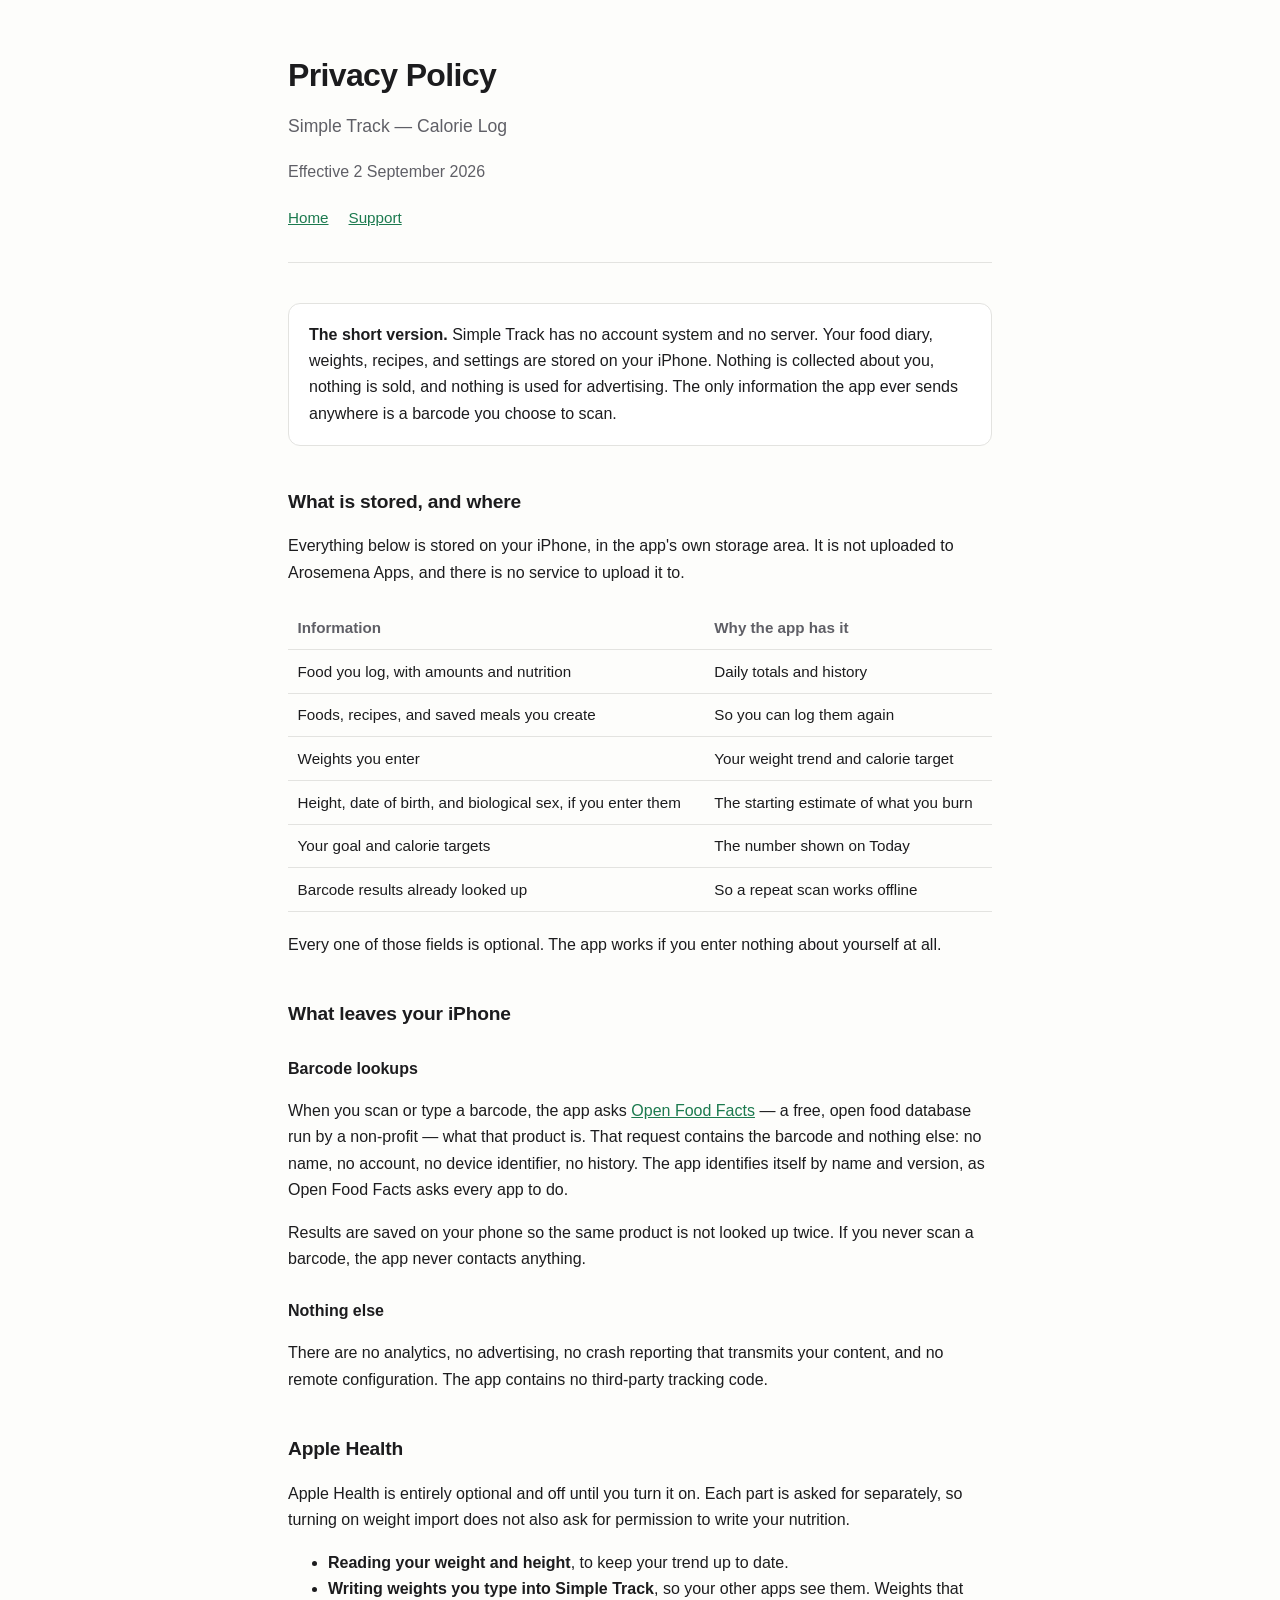
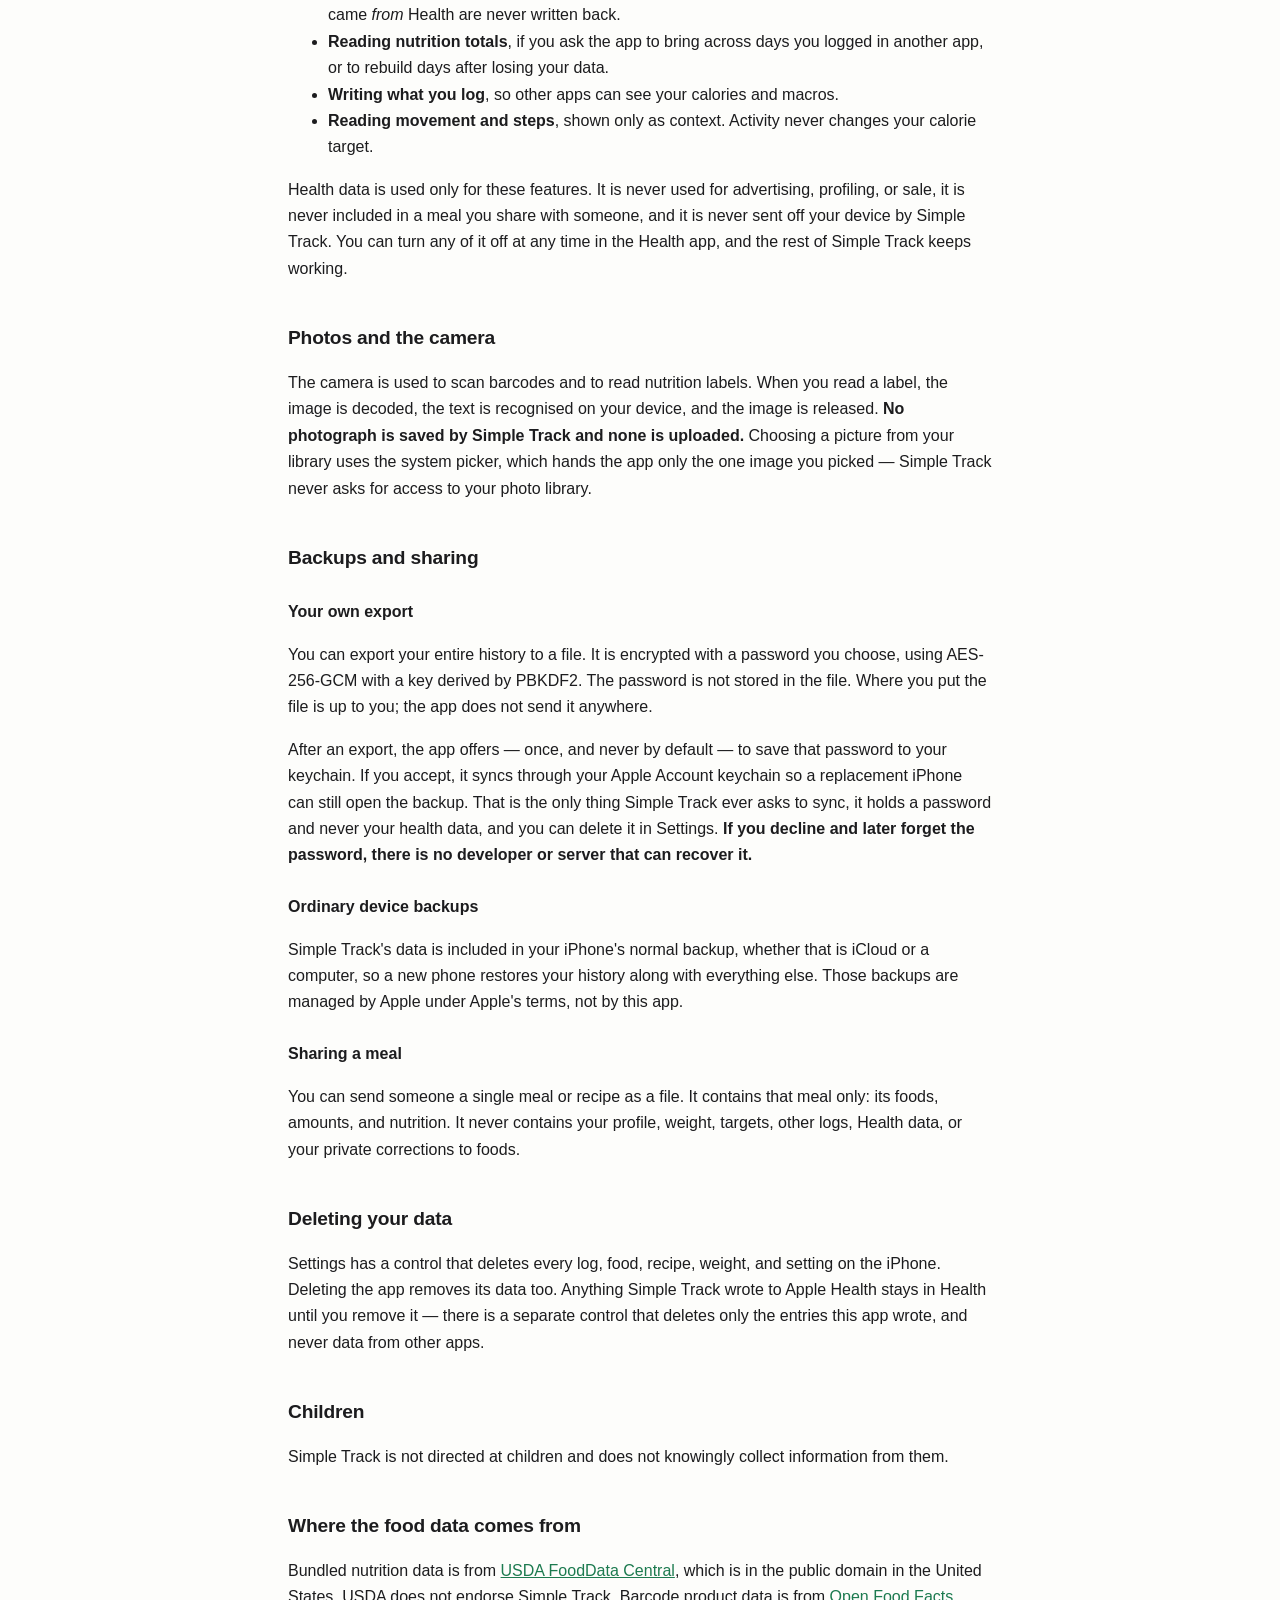
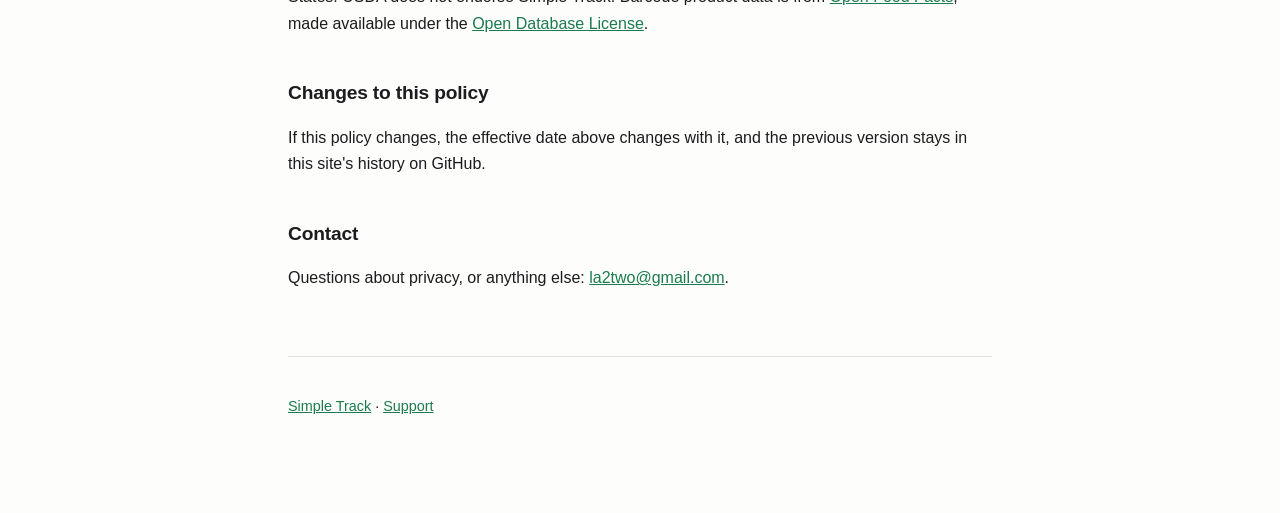
==== privacy.html @ 2c951ac8 "Add the privacy policy, support page, and landing page Static, self-contained pages for App Store Co" ====
<!doctype html>
<html lang="en">
<head>
<meta charset="utf-8">
<meta name="viewport" content="width=device-width, initial-scale=1">
<title>Privacy Policy — Simple Track</title>
<meta name="description" content="How Simple Track handles your data: on your phone, with no account and no analytics.">
<link rel="stylesheet" href="style.css">
</head>
<body>
<div class="wrap">

<header>
  <h1>Privacy Policy</h1>
  <p class="lede">Simple Track — Calorie Log</p>
  <p class="muted">Effective 2 September 2026</p>
  <nav><a href="index.html">Home</a><a href="support.html">Support</a></nav>
</header>

<div class="panel">
  <p><strong>The short version.</strong> Simple Track has no account system and no
  server. Your food diary, weights, recipes, and settings are stored on your iPhone.
  Nothing is collected about you, nothing is sold, and nothing is used for advertising.
  The only information the app ever sends anywhere is a barcode you choose to scan.</p>
</div>

<h2>What is stored, and where</h2>
<p>Everything below is stored on your iPhone, in the app's own storage area. It is not
uploaded to Arosemena Apps, and there is no service to upload it to.</p>

<table>
  <thead><tr><th>Information</th><th>Why the app has it</th></tr></thead>
  <tbody>
    <tr><td>Food you log, with amounts and nutrition</td><td>Daily totals and history</td></tr>
    <tr><td>Foods, recipes, and saved meals you create</td><td>So you can log them again</td></tr>
    <tr><td>Weights you enter</td><td>Your weight trend and calorie target</td></tr>
    <tr><td>Height, date of birth, and biological sex, if you enter them</td><td>The starting estimate of what you burn</td></tr>
    <tr><td>Your goal and calorie targets</td><td>The number shown on Today</td></tr>
    <tr><td>Barcode results already looked up</td><td>So a repeat scan works offline</td></tr>
  </tbody>
</table>

<p>Every one of those fields is optional. The app works if you enter nothing about
yourself at all.</p>

<h2>What leaves your iPhone</h2>

<h3>Barcode lookups</h3>
<p>When you scan or type a barcode, the app asks
<a href="https://world.openfoodfacts.org/">Open Food Facts</a> — a free, open food
database run by a non-profit — what that product is. That request contains the barcode
and nothing else: no name, no account, no device identifier, no history. The app
identifies itself by name and version, as Open Food Facts asks every app to do.</p>
<p>Results are saved on your phone so the same product is not looked up twice. If you
never scan a barcode, the app never contacts anything.</p>

<h3>Nothing else</h3>
<p>There are no analytics, no advertising, no crash reporting that transmits your
content, and no remote configuration. The app contains no third-party tracking code.</p>

<h2>Apple Health</h2>
<p>Apple Health is entirely optional and off until you turn it on. Each part is asked
for separately, so turning on weight import does not also ask for permission to write
your nutrition.</p>
<ul>
  <li><strong>Reading your weight and height</strong>, to keep your trend up to date.</li>
  <li><strong>Writing weights you type into Simple Track</strong>, so your other apps see them.
      Weights that came <em>from</em> Health are never written back.</li>
  <li><strong>Reading nutrition totals</strong>, if you ask the app to bring across days you
      logged in another app, or to rebuild days after losing your data.</li>
  <li><strong>Writing what you log</strong>, so other apps can see your calories and macros.</li>
  <li><strong>Reading movement and steps</strong>, shown only as context. Activity never changes
      your calorie target.</li>
</ul>
<p>Health data is used only for these features. It is never used for advertising,
profiling, or sale, it is never included in a meal you share with someone, and it is
never sent off your device by Simple Track. You can turn any of it off at any time in
the Health app, and the rest of Simple Track keeps working.</p>

<h2>Photos and the camera</h2>
<p>The camera is used to scan barcodes and to read nutrition labels. When you read a
label, the image is decoded, the text is recognised on your device, and the image is
released. <strong>No photograph is saved by Simple Track and none is uploaded.</strong> Choosing
a picture from your library uses the system picker, which hands the app only the one
image you picked — Simple Track never asks for access to your photo library.</p>

<h2>Backups and sharing</h2>

<h3>Your own export</h3>
<p>You can export your entire history to a file. It is encrypted with a password you
choose, using AES-256-GCM with a key derived by PBKDF2. The password is not stored in
the file. Where you put the file is up to you; the app does not send it anywhere.</p>
<p>After an export, the app offers — once, and never by default — to save that password
to your keychain. If you accept, it syncs through your Apple Account keychain so a
replacement iPhone can still open the backup. That is the only thing Simple Track ever
asks to sync, it holds a password and never your health data, and you can delete it in
Settings. <strong>If you decline and later forget the password, there is no developer or
server that can recover it.</strong></p>

<h3>Ordinary device backups</h3>
<p>Simple Track's data is included in your iPhone's normal backup, whether that is
iCloud or a computer, so a new phone restores your history along with everything else.
Those backups are managed by Apple under Apple's terms, not by this app.</p>

<h3>Sharing a meal</h3>
<p>You can send someone a single meal or recipe as a file. It contains that meal only:
its foods, amounts, and nutrition. It never contains your profile, weight, targets,
other logs, Health data, or your private corrections to foods.</p>

<h2>Deleting your data</h2>
<p>Settings has a control that deletes every log, food, recipe, weight, and setting on
the iPhone. Deleting the app removes its data too. Anything Simple Track wrote to Apple
Health stays in Health until you remove it — there is a separate control that deletes
only the entries this app wrote, and never data from other apps.</p>

<h2>Children</h2>
<p>Simple Track is not directed at children and does not knowingly collect information
from them.</p>

<h2>Where the food data comes from</h2>
<p>Bundled nutrition data is from <a href="https://fdc.nal.usda.gov/">USDA FoodData
Central</a>, which is in the public domain in the United States. USDA does not endorse
Simple Track. Barcode product data is from
<a href="https://world.openfoodfacts.org/">Open Food Facts</a>, made available under the
<a href="https://opendatacommons.org/licenses/odbl/1-0/">Open Database License</a>.</p>

<h2>Changes to this policy</h2>
<p>If this policy changes, the effective date above changes with it, and the previous
version stays in this site's history on GitHub.</p>

<h2>Contact</h2>
<p>Questions about privacy, or anything else:
<a href="mailto:la2two@gmail.com">la2two@gmail.com</a>.</p>

<footer>
  <p><a href="index.html">Simple Track</a> · <a href="support.html">Support</a></p>
</footer>

</div>
</body>
</html>
---- style.css ----
/* Self-contained: no fonts, scripts, or assets are fetched from anywhere. A
   privacy policy that phones out to a CDN is an awkward thing to publish. */
:root {
  color-scheme: light dark;
  --ink: #1c1c1e;
  --muted: #5f5f66;
  --bg: #fdfdfb;
  --panel: #ffffff;
  --rule: #e3e3e0;
  --accent: #1c7a4f;
}

@media (prefers-color-scheme: dark) {
  :root {
    --ink: #ececf0;
    --muted: #a0a0aa;
    --bg: #131315;
    --panel: #1c1c1f;
    --rule: #2e2e33;
    --accent: #5fd39b;
  }
}

* { box-sizing: border-box; }

body {
  margin: 0;
  padding: 0 1.25rem 5rem;
  background: var(--bg);
  color: var(--ink);
  font: 16px/1.65 -apple-system, BlinkMacSystemFont, "Segoe UI", Roboto, Helvetica, Arial, sans-serif;
  -webkit-text-size-adjust: 100%;
}

.wrap { max-width: 44rem; margin: 0 auto; }

header {
  padding: 3.5rem 0 2rem;
  border-bottom: 1px solid var(--rule);
  margin-bottom: 2.5rem;
}

h1 { font-size: 2rem; line-height: 1.2; margin: 0 0 .5rem; letter-spacing: -0.02em; }
h2 { font-size: 1.2rem; margin: 2.5rem 0 .6rem; letter-spacing: -0.01em; }
h3 { font-size: 1rem; margin: 1.6rem 0 .4rem; }

p, li { color: var(--ink); }
.lede, .muted { color: var(--muted); }
.lede { font-size: 1.1rem; }

a { color: var(--accent); }

nav { margin-top: 1.25rem; font-size: .95rem; }
nav a { margin-right: 1.25rem; }

.panel {
  background: var(--panel);
  border: 1px solid var(--rule);
  border-radius: 12px;
  padding: 1.1rem 1.25rem;
  margin: 1.5rem 0;
}

.panel p:first-child { margin-top: 0; }
.panel p:last-child { margin-bottom: 0; }

table { border-collapse: collapse; width: 100%; margin: 1.25rem 0; font-size: .95rem; }
th, td { text-align: left; padding: .55rem .6rem; border-bottom: 1px solid var(--rule); vertical-align: top; }
th { color: var(--muted); font-weight: 600; }

footer {
  margin-top: 4rem;
  padding-top: 1.5rem;
  border-top: 1px solid var(--rule);
  color: var(--muted);
  font-size: .9rem;
}

code { font-family: ui-monospace, SFMono-Regular, Menlo, monospace; font-size: .9em; }
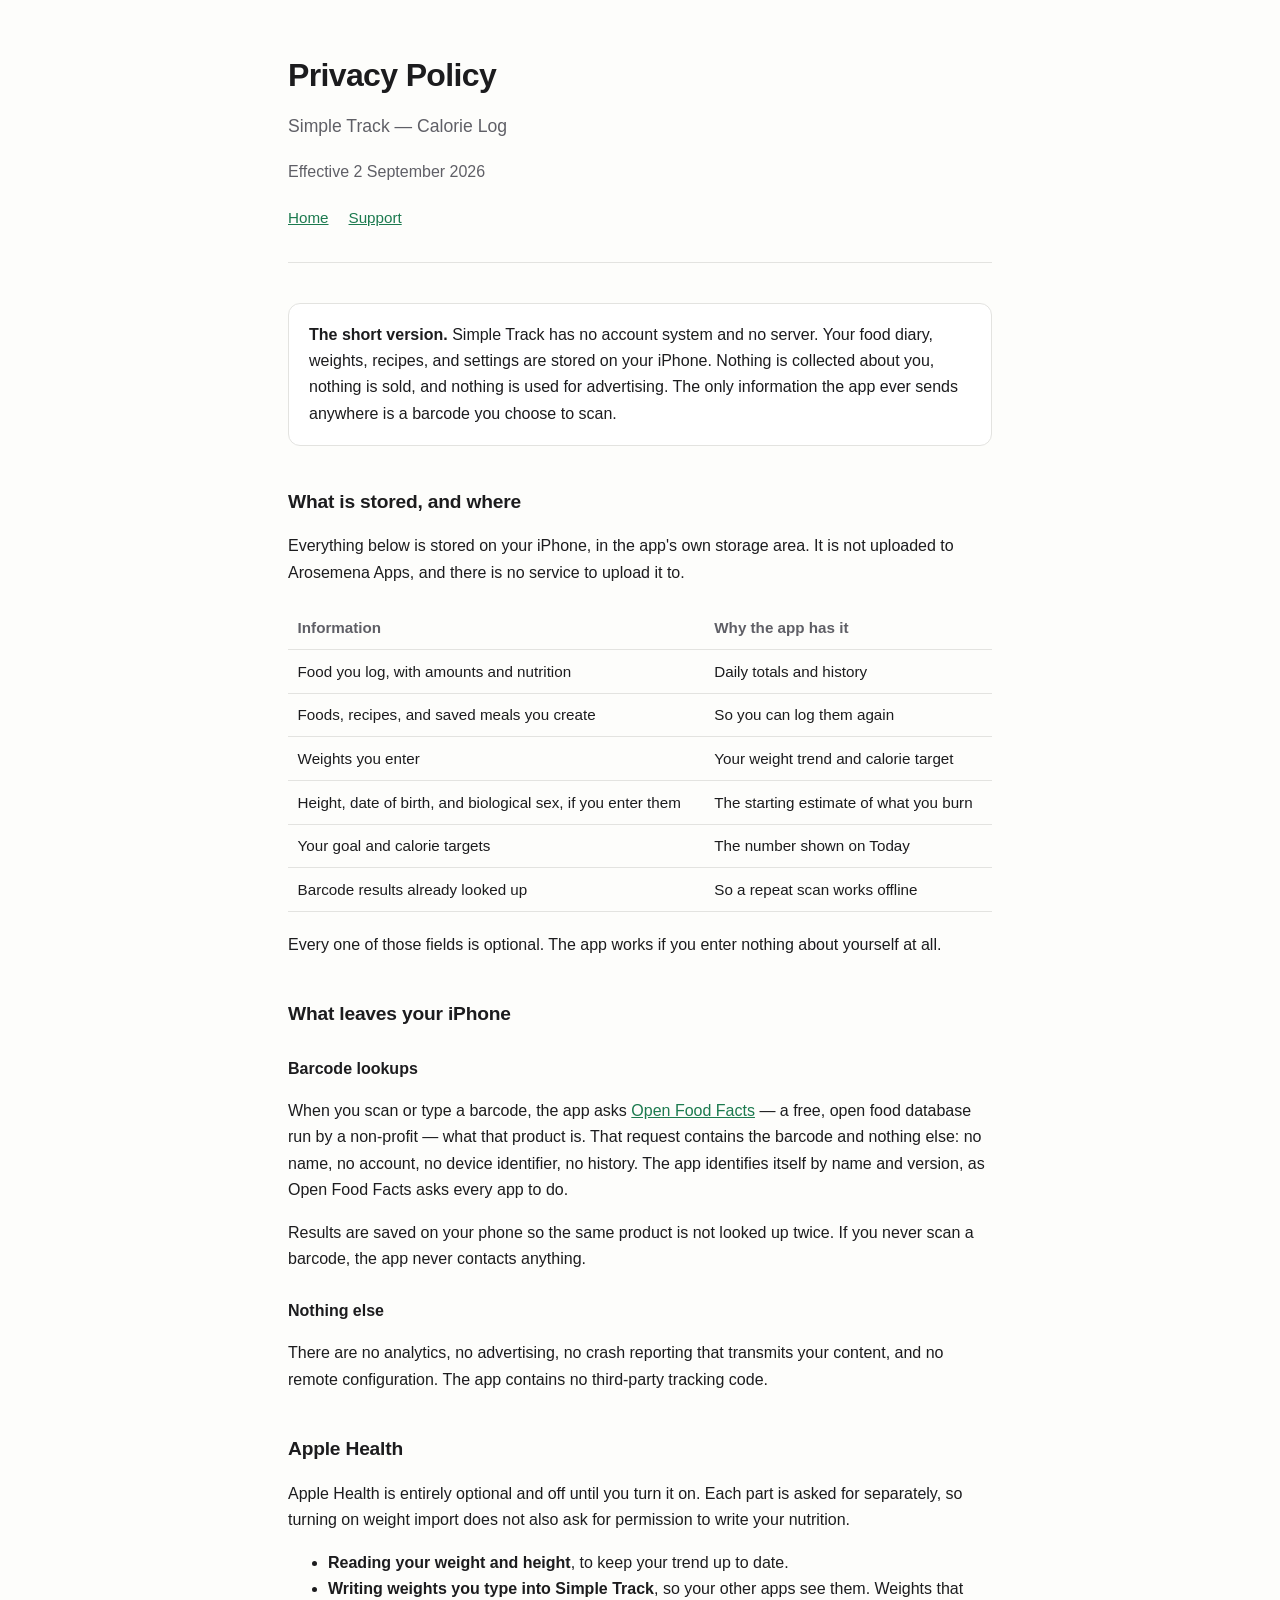
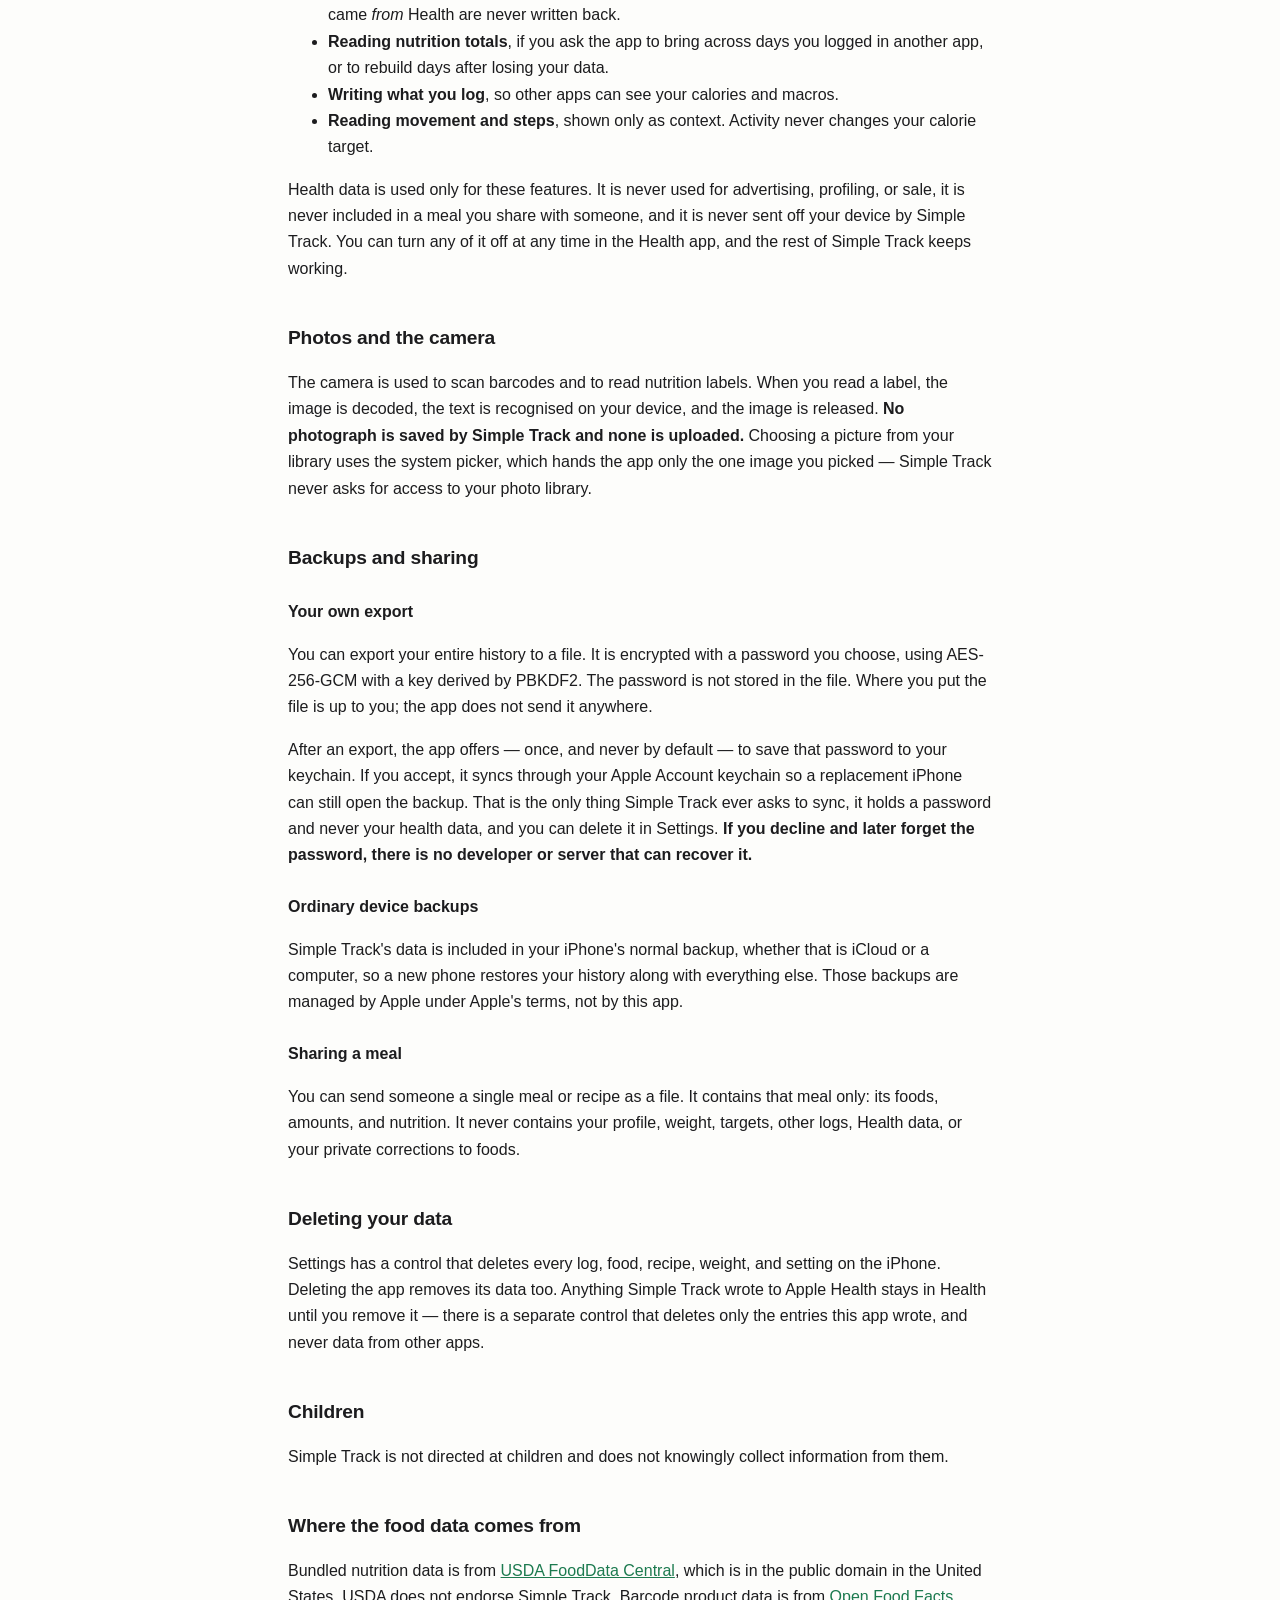
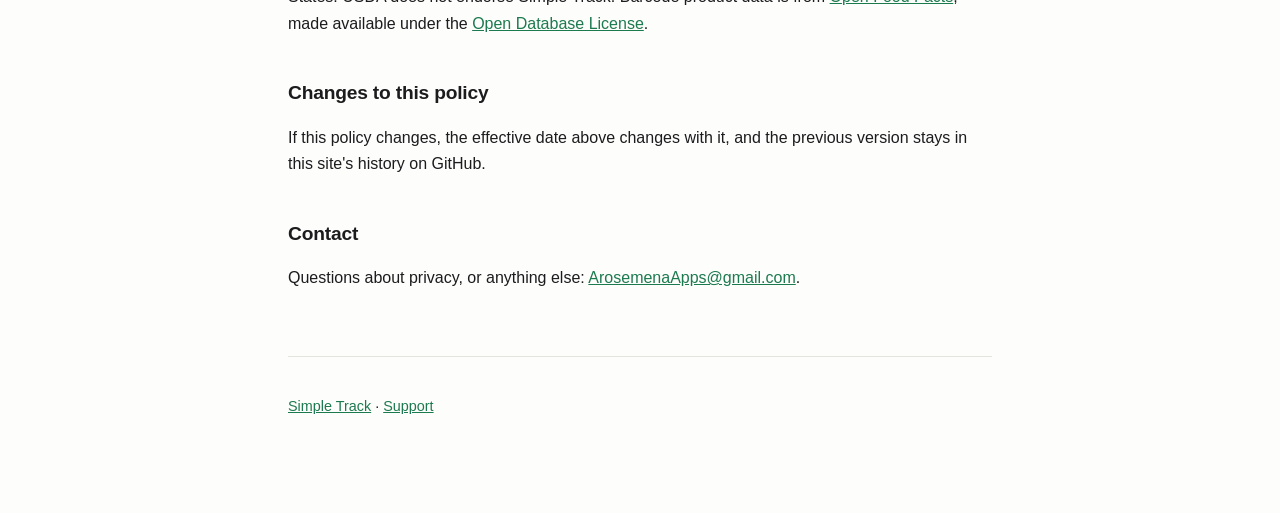
==== commit 5f344d7a: "Use ArosemenaApps@gmail.com as the contact address Co-Authored-By: Claude Opus 5 <noreply@anthropic." ====
--- a/privacy.html
+++ b/privacy.html
@@ -130,7 +130,7 @@
 
 <h2>Contact</h2>
 <p>Questions about privacy, or anything else:
-<a href="mailto:la2two@gmail.com">la2two@gmail.com</a>.</p>
+<a href="mailto:ArosemenaApps@gmail.com">ArosemenaApps@gmail.com</a>.</p>
 
 <footer>
   <p><a href="index.html">Simple Track</a> · <a href="support.html">Support</a></p>
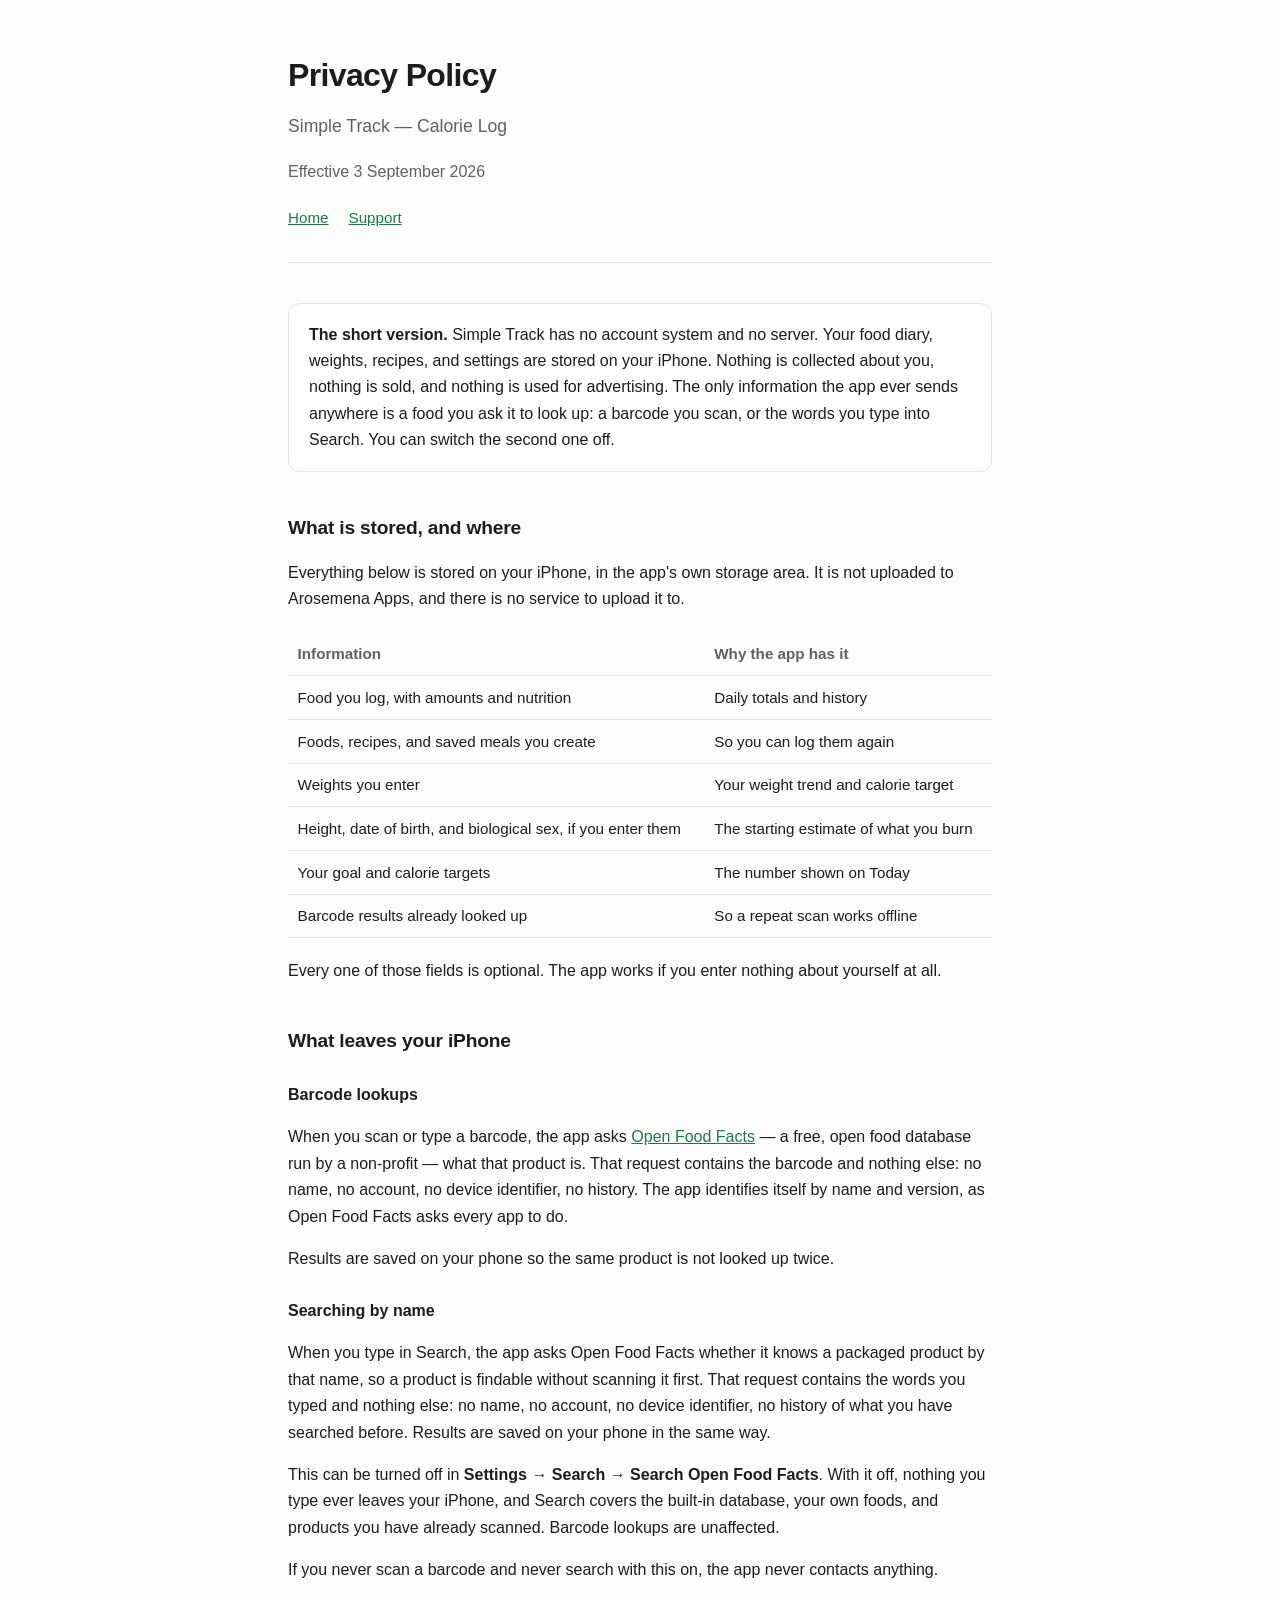
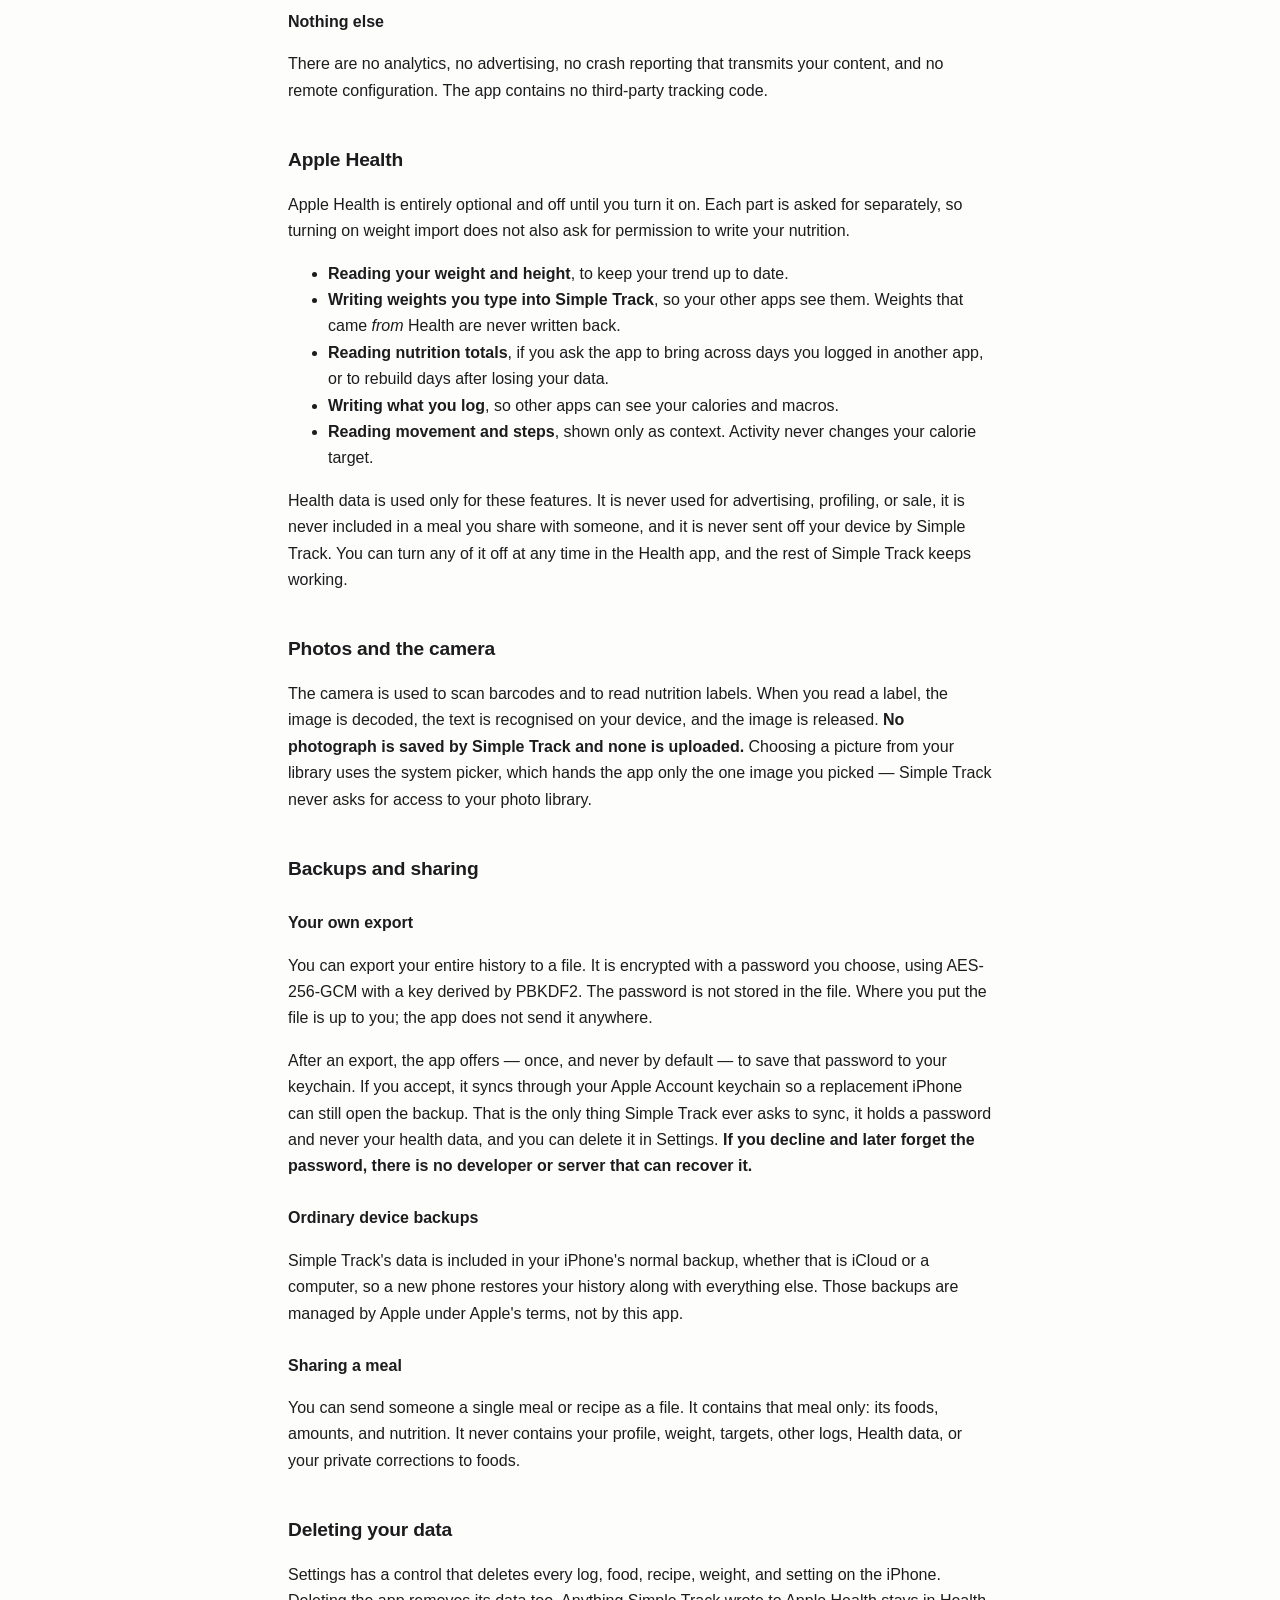
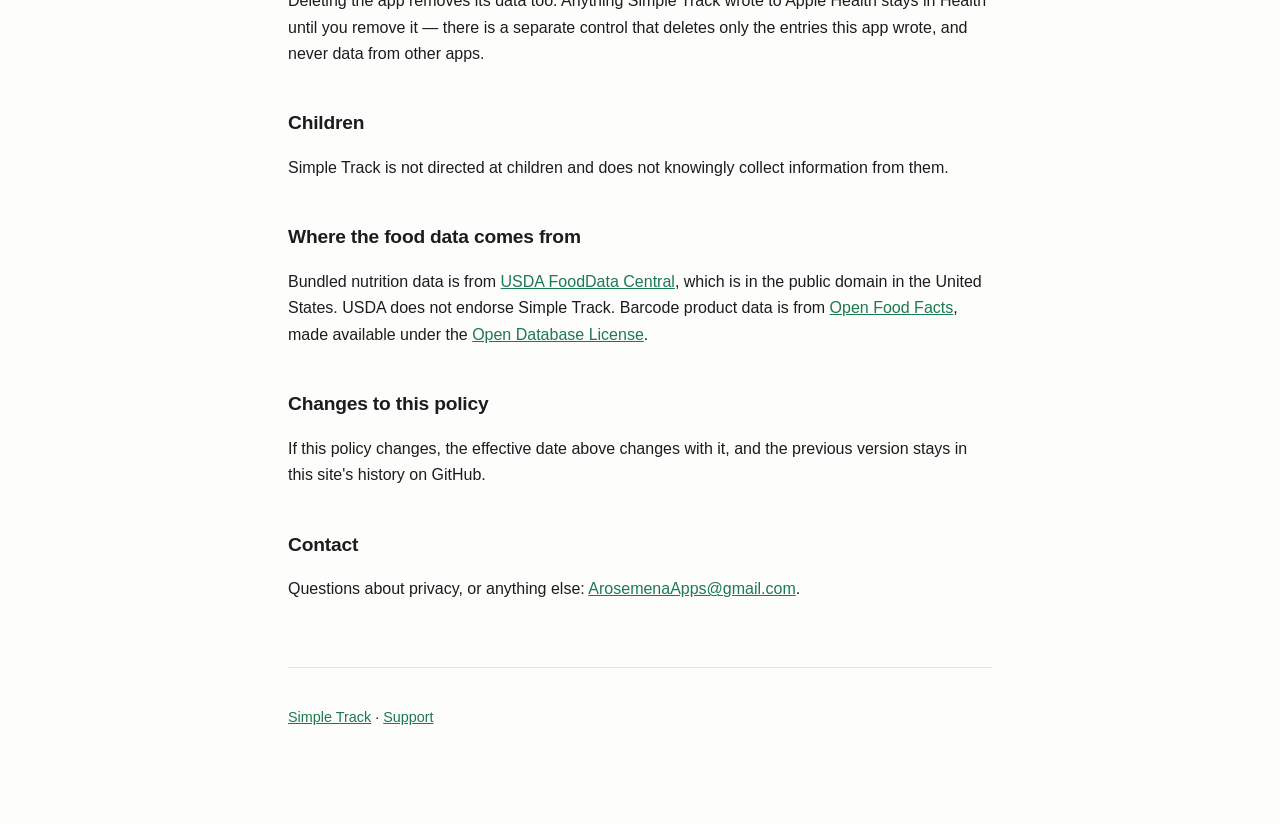
==== commit d782334d: "Say that Search sends what you type Since build 7 the app also asks Open Food Facts about text typed" ====
--- a/privacy.html
+++ b/privacy.html
@@ -13,7 +13,7 @@
 <header>
   <h1>Privacy Policy</h1>
   <p class="lede">Simple Track — Calorie Log</p>
-  <p class="muted">Effective 2 September 2026</p>
+  <p class="muted">Effective 3 September 2026</p>
   <nav><a href="index.html">Home</a><a href="support.html">Support</a></nav>
 </header>
 
@@ -21,7 +21,9 @@
   <p><strong>The short version.</strong> Simple Track has no account system and no
   server. Your food diary, weights, recipes, and settings are stored on your iPhone.
   Nothing is collected about you, nothing is sold, and nothing is used for advertising.
-  The only information the app ever sends anywhere is a barcode you choose to scan.</p>
+  The only information the app ever sends anywhere is a food you ask it to look up:
+  a barcode you scan, or the words you type into Search. You can switch the second one
+  off.</p>
 </div>
 
 <h2>What is stored, and where</h2>
@@ -51,8 +53,20 @@
 database run by a non-profit — what that product is. That request contains the barcode
 and nothing else: no name, no account, no device identifier, no history. The app
 identifies itself by name and version, as Open Food Facts asks every app to do.</p>
-<p>Results are saved on your phone so the same product is not looked up twice. If you
-never scan a barcode, the app never contacts anything.</p>
+<p>Results are saved on your phone so the same product is not looked up twice.</p>
+
+<h3>Searching by name</h3>
+<p>When you type in Search, the app asks Open Food Facts whether it knows a packaged
+product by that name, so a product is findable without scanning it first. That request
+contains the words you typed and nothing else: no name, no account, no device
+identifier, no history of what you have searched before. Results are saved on your phone
+in the same way.</p>
+<p>This can be turned off in <strong>Settings → Search → Search Open Food Facts</strong>.
+With it off, nothing you type ever leaves your iPhone, and Search covers the built-in
+database, your own foods, and products you have already scanned. Barcode lookups are
+unaffected.</p>
+<p>If you never scan a barcode and never search with this on, the app never contacts
+anything.</p>
 
 <h3>Nothing else</h3>
 <p>There are no analytics, no advertising, no crash reporting that transmits your
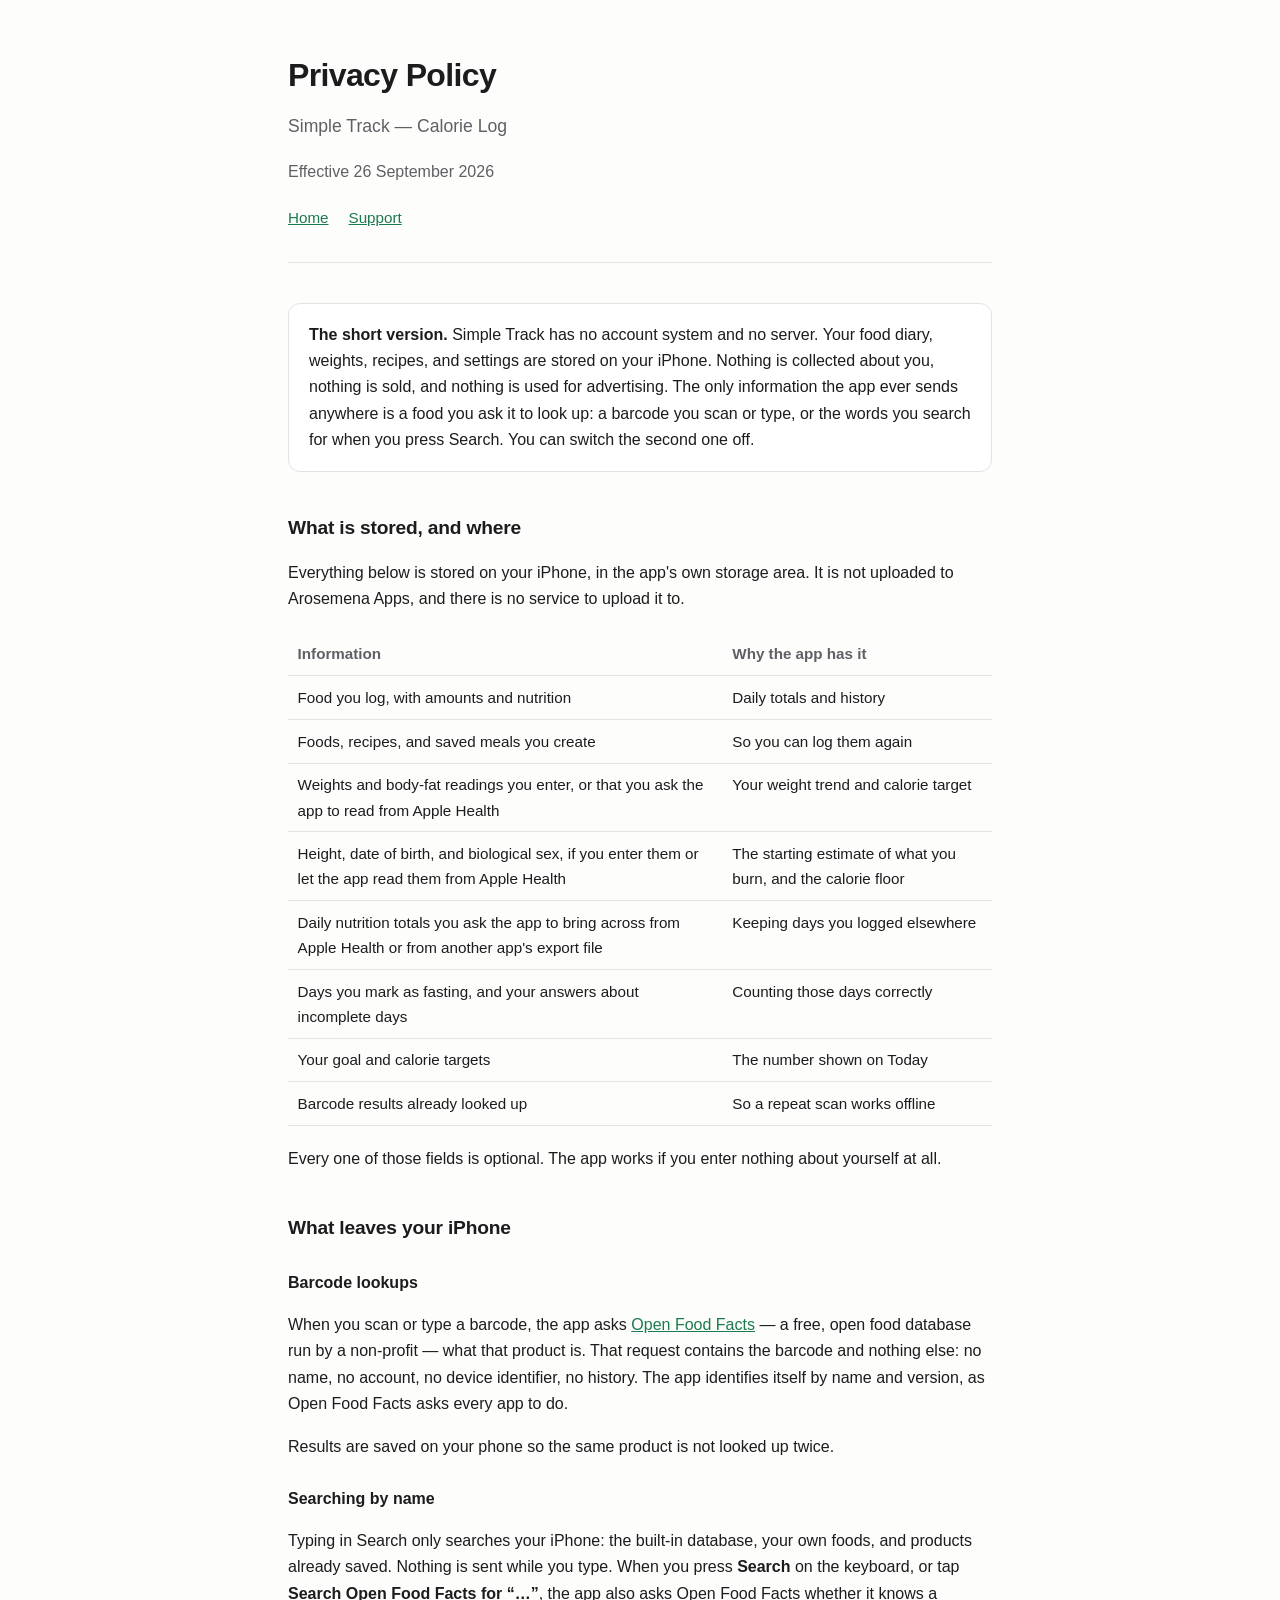
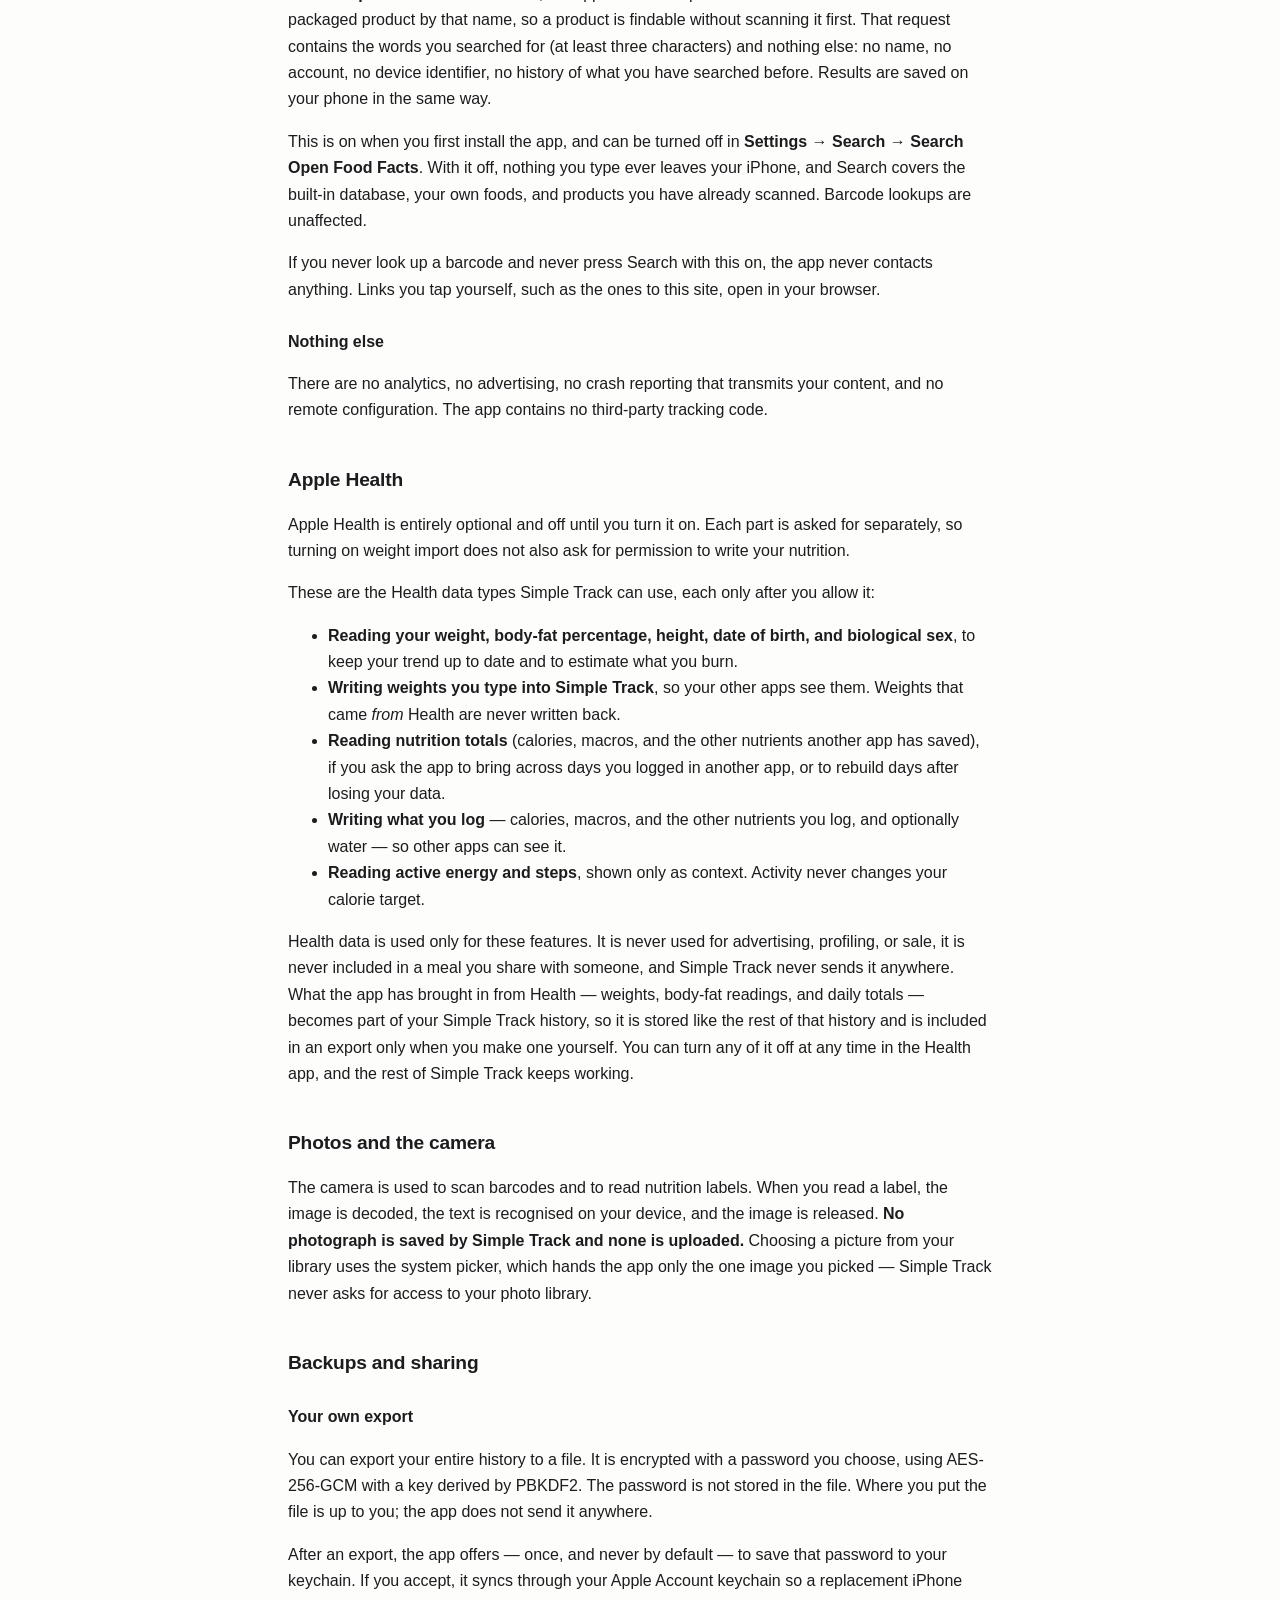
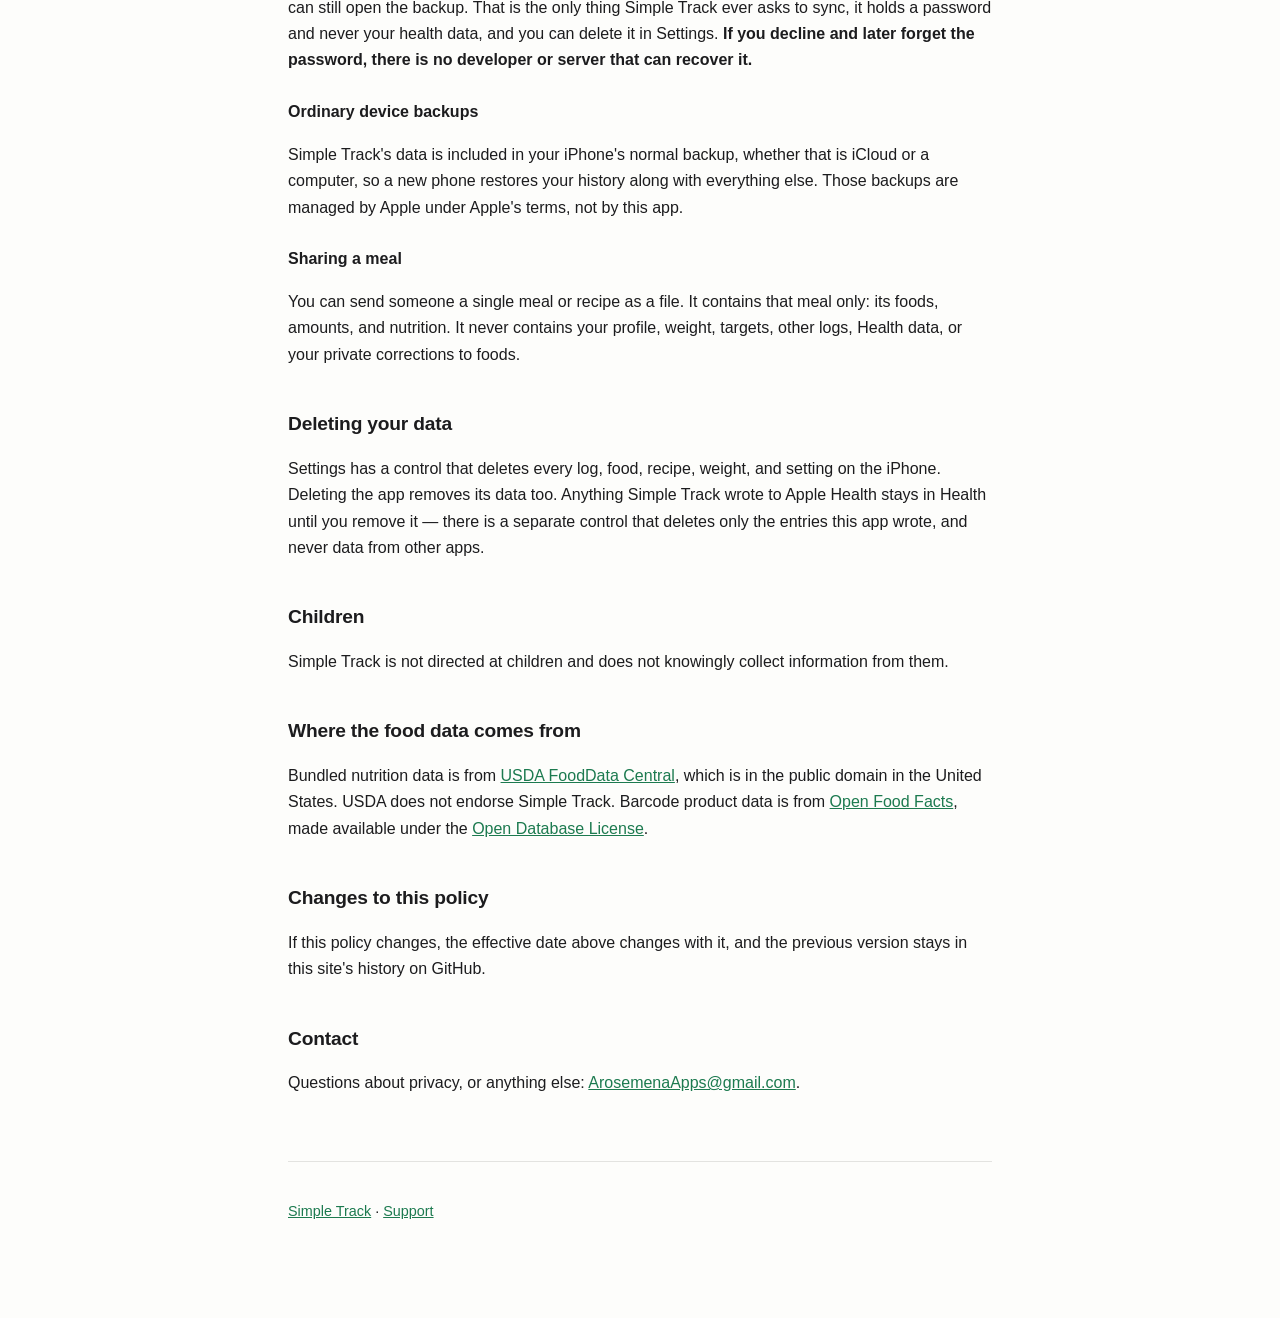
==== commit 2bcb654d: "Say that Search sends only when pressed, and list every Health type - Typing stays on the iPhone; pr" ====
--- a/privacy.html
+++ b/privacy.html
@@ -13,7 +13,7 @@
 <header>
   <h1>Privacy Policy</h1>
   <p class="lede">Simple Track — Calorie Log</p>
-  <p class="muted">Effective 3 September 2026</p>
+  <p class="muted">Effective 26 September 2026</p>
   <nav><a href="index.html">Home</a><a href="support.html">Support</a></nav>
 </header>
 
@@ -22,8 +22,8 @@
   server. Your food diary, weights, recipes, and settings are stored on your iPhone.
   Nothing is collected about you, nothing is sold, and nothing is used for advertising.
   The only information the app ever sends anywhere is a food you ask it to look up:
-  a barcode you scan, or the words you type into Search. You can switch the second one
-  off.</p>
+  a barcode you scan or type, or the words you search for when you press Search. You can
+  switch the second one off.</p>
 </div>
 
 <h2>What is stored, and where</h2>
@@ -35,8 +35,10 @@
   <tbody>
     <tr><td>Food you log, with amounts and nutrition</td><td>Daily totals and history</td></tr>
     <tr><td>Foods, recipes, and saved meals you create</td><td>So you can log them again</td></tr>
-    <tr><td>Weights you enter</td><td>Your weight trend and calorie target</td></tr>
-    <tr><td>Height, date of birth, and biological sex, if you enter them</td><td>The starting estimate of what you burn</td></tr>
+    <tr><td>Weights and body-fat readings you enter, or that you ask the app to read from Apple Health</td><td>Your weight trend and calorie target</td></tr>
+    <tr><td>Height, date of birth, and biological sex, if you enter them or let the app read them from Apple Health</td><td>The starting estimate of what you burn, and the calorie floor</td></tr>
+    <tr><td>Daily nutrition totals you ask the app to bring across from Apple Health or from another app's export file</td><td>Keeping days you logged elsewhere</td></tr>
+    <tr><td>Days you mark as fasting, and your answers about incomplete days</td><td>Counting those days correctly</td></tr>
     <tr><td>Your goal and calorie targets</td><td>The number shown on Today</td></tr>
     <tr><td>Barcode results already looked up</td><td>So a repeat scan works offline</td></tr>
   </tbody>
@@ -56,17 +58,22 @@
 <p>Results are saved on your phone so the same product is not looked up twice.</p>
 
 <h3>Searching by name</h3>
-<p>When you type in Search, the app asks Open Food Facts whether it knows a packaged
-product by that name, so a product is findable without scanning it first. That request
-contains the words you typed and nothing else: no name, no account, no device
-identifier, no history of what you have searched before. Results are saved on your phone
-in the same way.</p>
-<p>This can be turned off in <strong>Settings → Search → Search Open Food Facts</strong>.
-With it off, nothing you type ever leaves your iPhone, and Search covers the built-in
+<p>Typing in Search only searches your iPhone: the built-in database, your own foods,
+and products already saved. Nothing is sent while you type. When you press
+<strong>Search</strong> on the keyboard, or tap <strong>Search Open Food Facts for
+&ldquo;&hellip;&rdquo;</strong>, the app also asks Open Food Facts whether it knows a
+packaged product by that name, so a product is findable without scanning it first. That
+request contains the words you searched for (at least three characters) and nothing
+else: no name, no account, no device identifier, no history of what you have searched
+before. Results are saved on your phone in the same way.</p>
+<p>This is on when you first install the app, and can be turned off in
+<strong>Settings → Search → Search Open Food Facts</strong>. With it off, nothing you
+type ever leaves your iPhone, and Search covers the built-in
 database, your own foods, and products you have already scanned. Barcode lookups are
 unaffected.</p>
-<p>If you never scan a barcode and never search with this on, the app never contacts
-anything.</p>
+<p>If you never look up a barcode and never press Search with this on, the app never
+contacts anything. Links you tap yourself, such as the ones to this site, open in your
+browser.</p>
 
 <h3>Nothing else</h3>
 <p>There are no analytics, no advertising, no crash reporting that transmits your
@@ -76,19 +83,26 @@
 <p>Apple Health is entirely optional and off until you turn it on. Each part is asked
 for separately, so turning on weight import does not also ask for permission to write
 your nutrition.</p>
+<p>These are the Health data types Simple Track can use, each only after you allow it:</p>
 <ul>
-  <li><strong>Reading your weight and height</strong>, to keep your trend up to date.</li>
+  <li><strong>Reading your weight, body-fat percentage, height, date of birth, and
+      biological sex</strong>, to keep your trend up to date and to estimate what you burn.</li>
   <li><strong>Writing weights you type into Simple Track</strong>, so your other apps see them.
       Weights that came <em>from</em> Health are never written back.</li>
-  <li><strong>Reading nutrition totals</strong>, if you ask the app to bring across days you
-      logged in another app, or to rebuild days after losing your data.</li>
-  <li><strong>Writing what you log</strong>, so other apps can see your calories and macros.</li>
-  <li><strong>Reading movement and steps</strong>, shown only as context. Activity never changes
-      your calorie target.</li>
+  <li><strong>Reading nutrition totals</strong> (calories, macros, and the other nutrients
+      another app has saved), if you ask the app to bring across days you logged in another
+      app, or to rebuild days after losing your data.</li>
+  <li><strong>Writing what you log</strong> — calories, macros, and the other nutrients you
+      log, and optionally water — so other apps can see it.</li>
+  <li><strong>Reading active energy and steps</strong>, shown only as context. Activity never
+      changes your calorie target.</li>
 </ul>
 <p>Health data is used only for these features. It is never used for advertising,
-profiling, or sale, it is never included in a meal you share with someone, and it is
-never sent off your device by Simple Track. You can turn any of it off at any time in
+profiling, or sale, it is never included in a meal you share with someone, and Simple
+Track never sends it anywhere. What the app has brought in from Health — weights,
+body-fat readings, and daily totals — becomes part of your Simple Track history, so it is
+stored like the rest of that history and is included in an export only when you make
+one yourself. You can turn any of it off at any time in
 the Health app, and the rest of Simple Track keeps working.</p>
 
 <h2>Photos and the camera</h2>
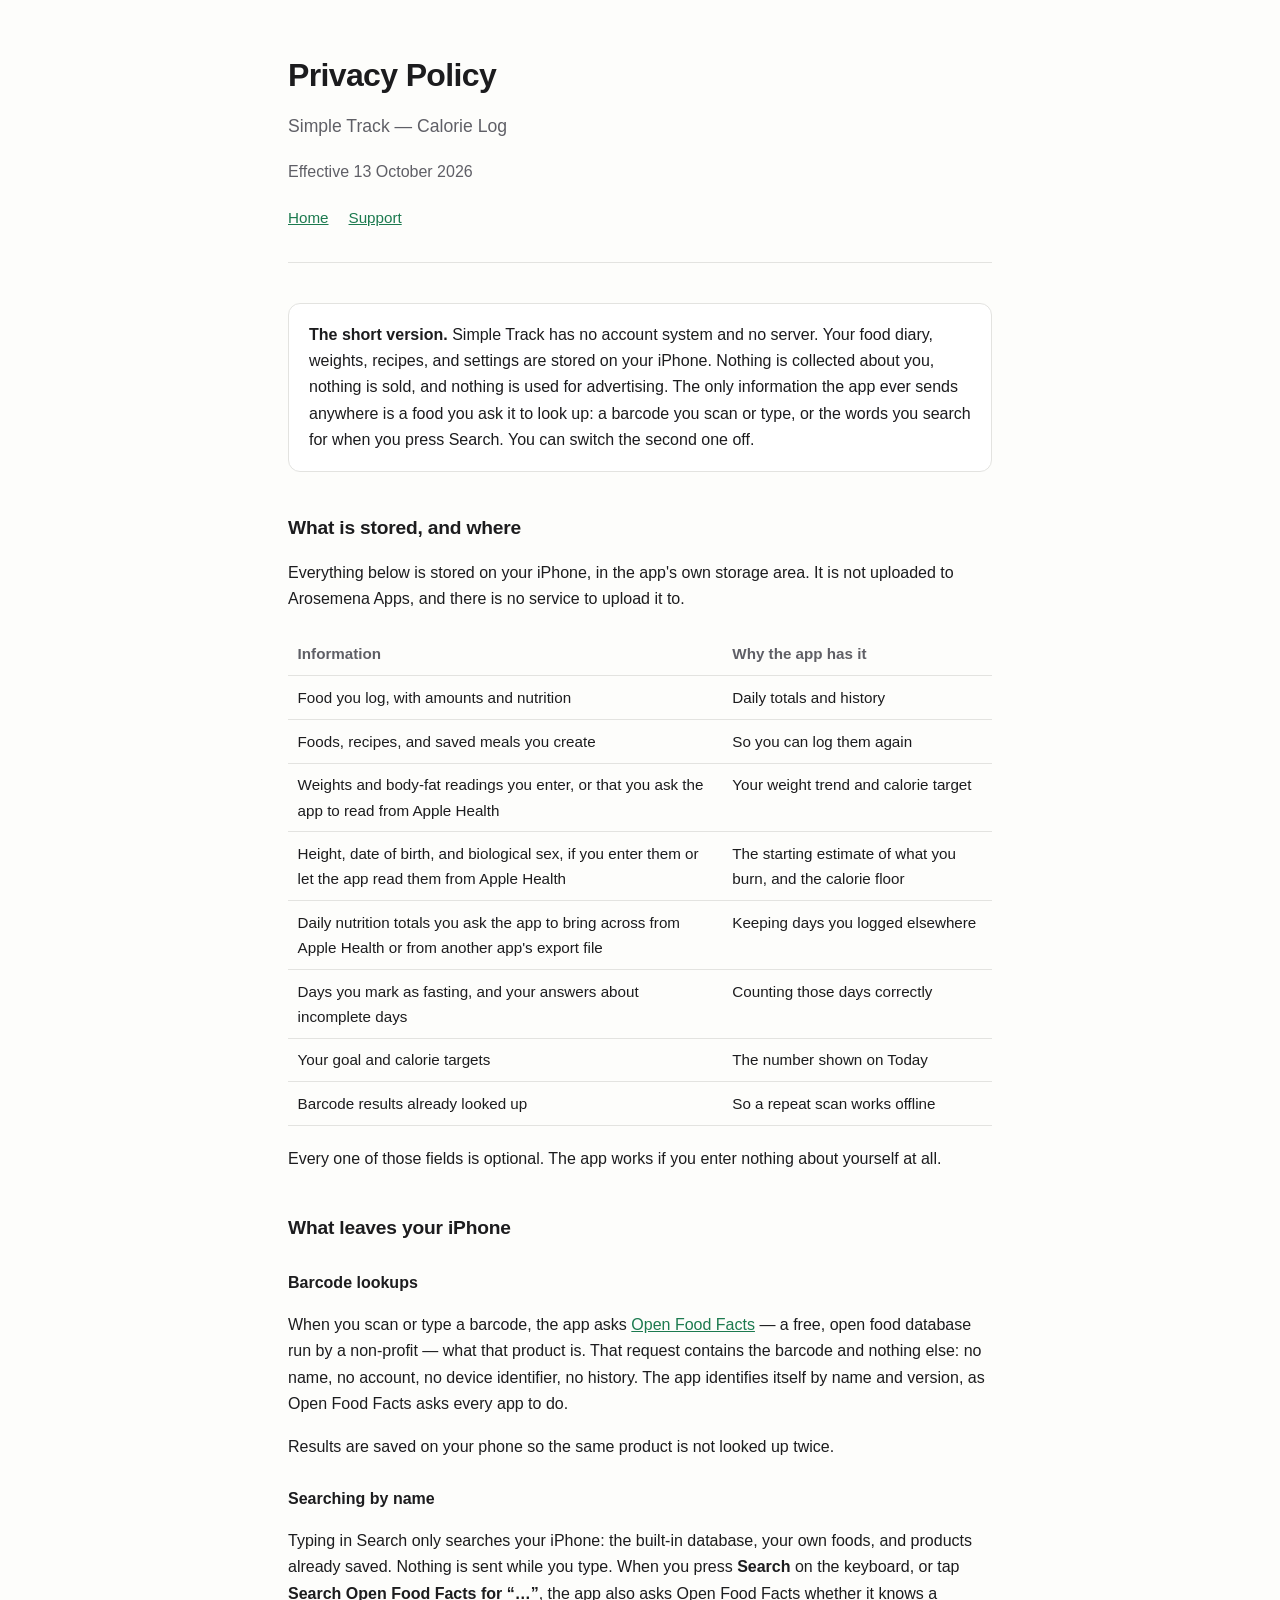
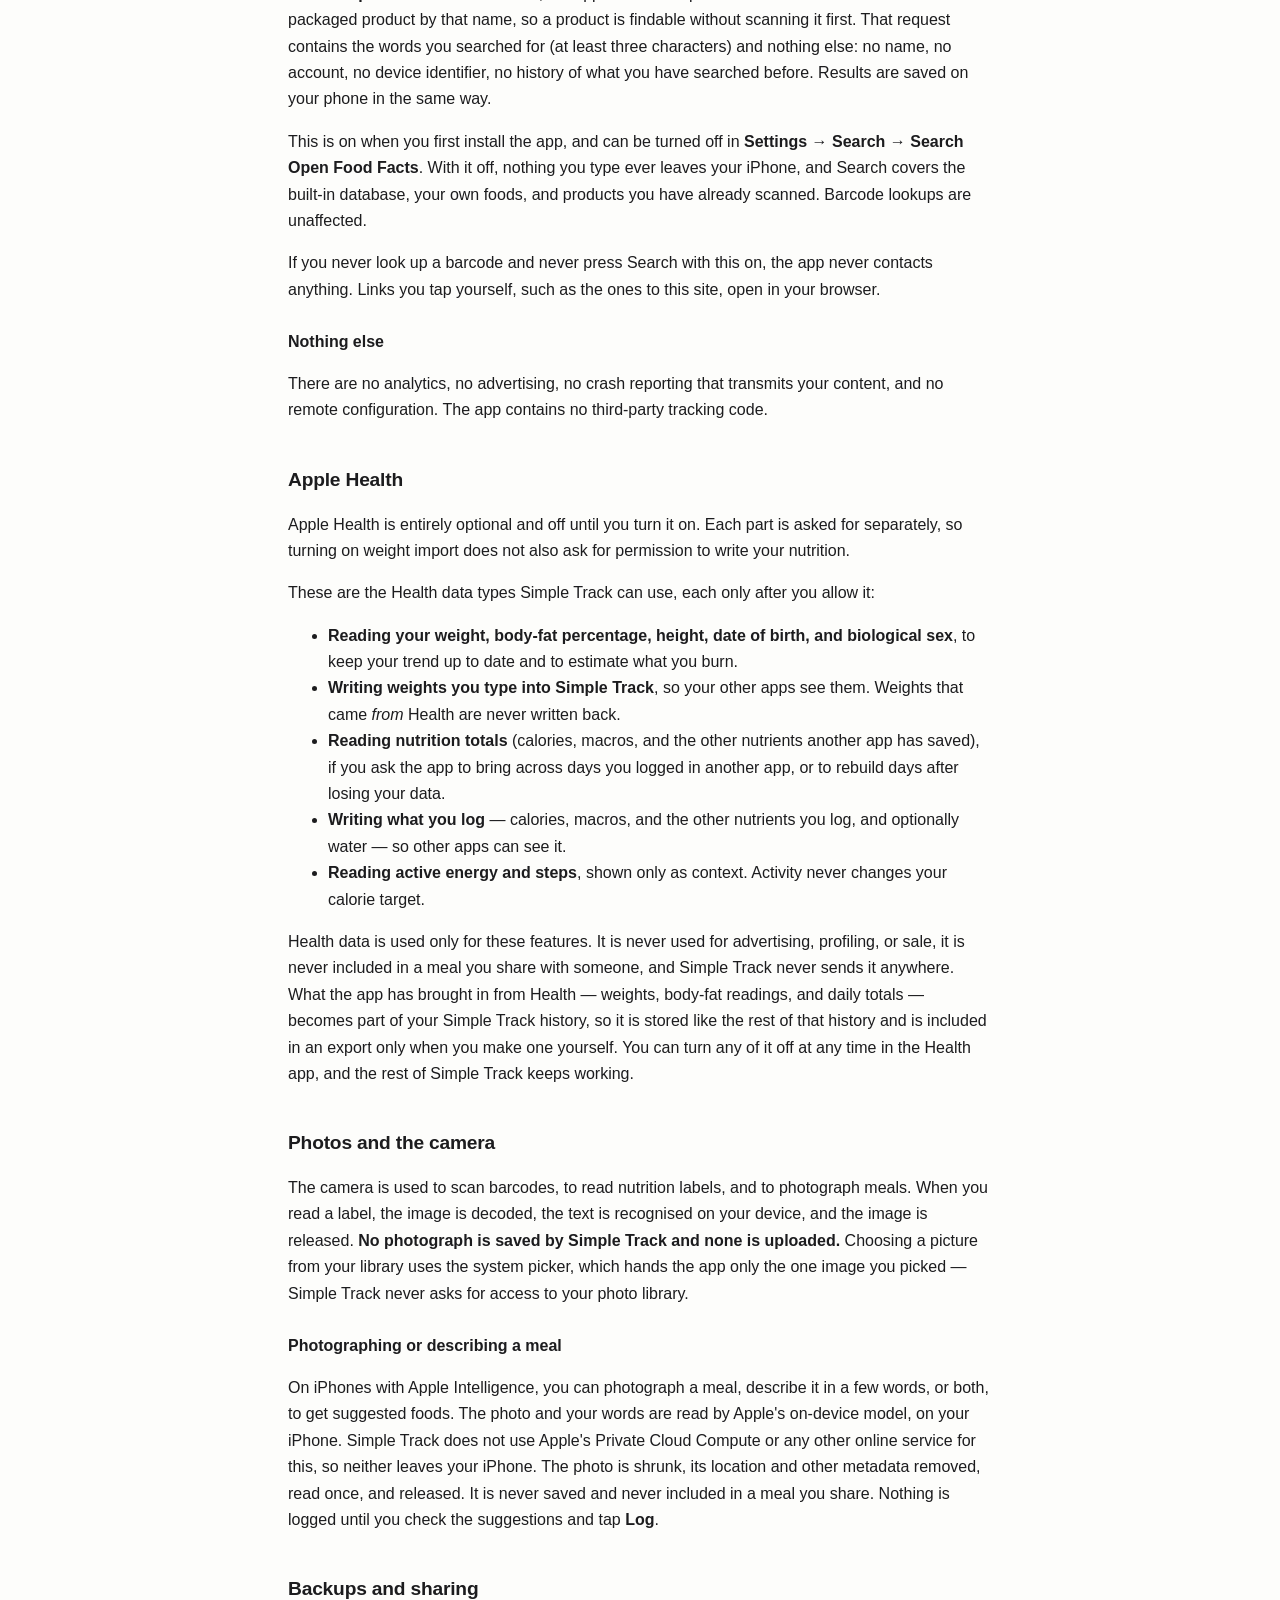
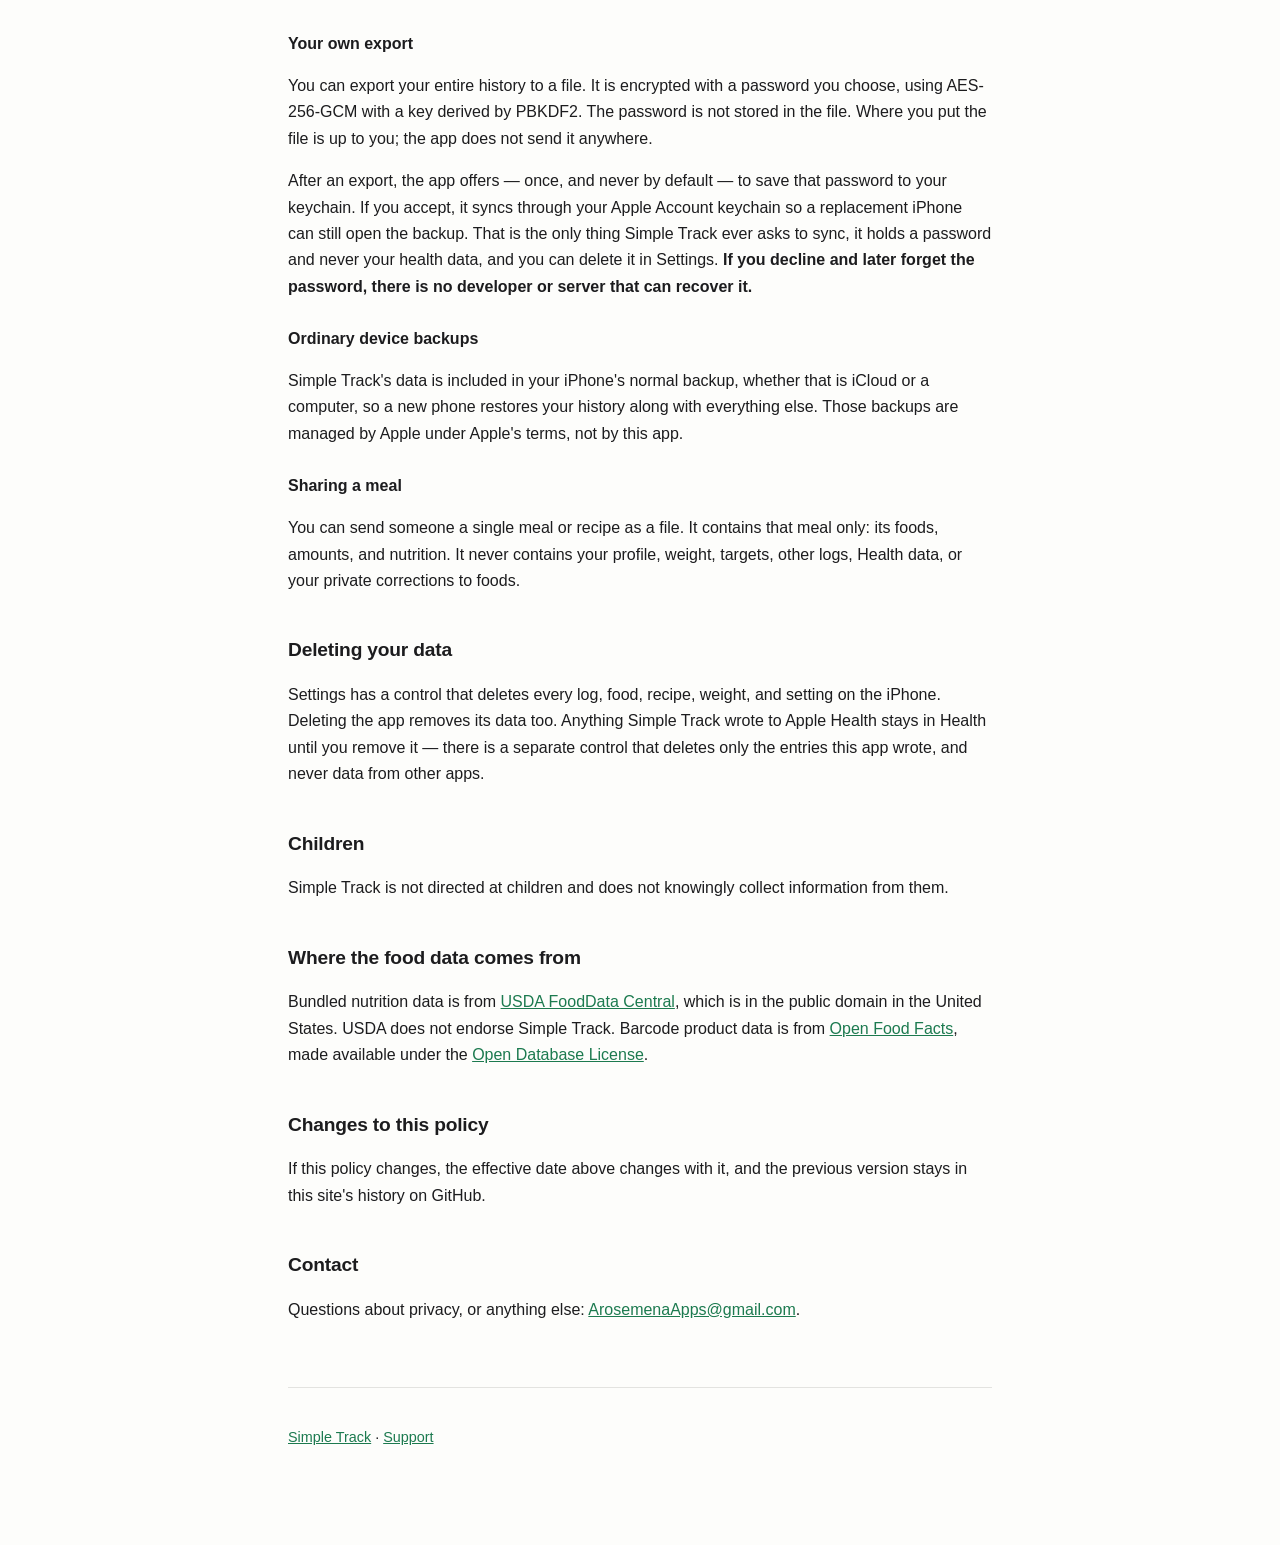
==== commit d4b5202f: "Say how meal photos and descriptions are handled Co-Authored-By: Claude Opus 5.5 <noreply@anthropic." ====
--- a/privacy.html
+++ b/privacy.html
@@ -13,7 +13,7 @@
 <header>
   <h1>Privacy Policy</h1>
   <p class="lede">Simple Track — Calorie Log</p>
-  <p class="muted">Effective 26 September 2026</p>
+  <p class="muted">Effective 13 October 2026</p>
   <nav><a href="index.html">Home</a><a href="support.html">Support</a></nav>
 </header>
 
@@ -106,11 +106,21 @@
 the Health app, and the rest of Simple Track keeps working.</p>
 
 <h2>Photos and the camera</h2>
-<p>The camera is used to scan barcodes and to read nutrition labels. When you read a
+<p>The camera is used to scan barcodes, to read nutrition labels, and to photograph
+meals. When you read a
 label, the image is decoded, the text is recognised on your device, and the image is
 released. <strong>No photograph is saved by Simple Track and none is uploaded.</strong> Choosing
 a picture from your library uses the system picker, which hands the app only the one
 image you picked — Simple Track never asks for access to your photo library.</p>
+
+<h3>Photographing or describing a meal</h3>
+<p>On iPhones with Apple Intelligence, you can photograph a meal, describe it in a few
+words, or both, to get suggested foods. The photo and your words are read by Apple's
+on-device model, on your iPhone. Simple Track does not use Apple's Private Cloud Compute
+or any other online service for this, so neither leaves your iPhone. The photo is
+shrunk, its location and other metadata removed, read once, and released. It is never
+saved and never included in a meal you share. Nothing is logged until you check the
+suggestions and tap <strong>Log</strong>.</p>
 
 <h2>Backups and sharing</h2>
 
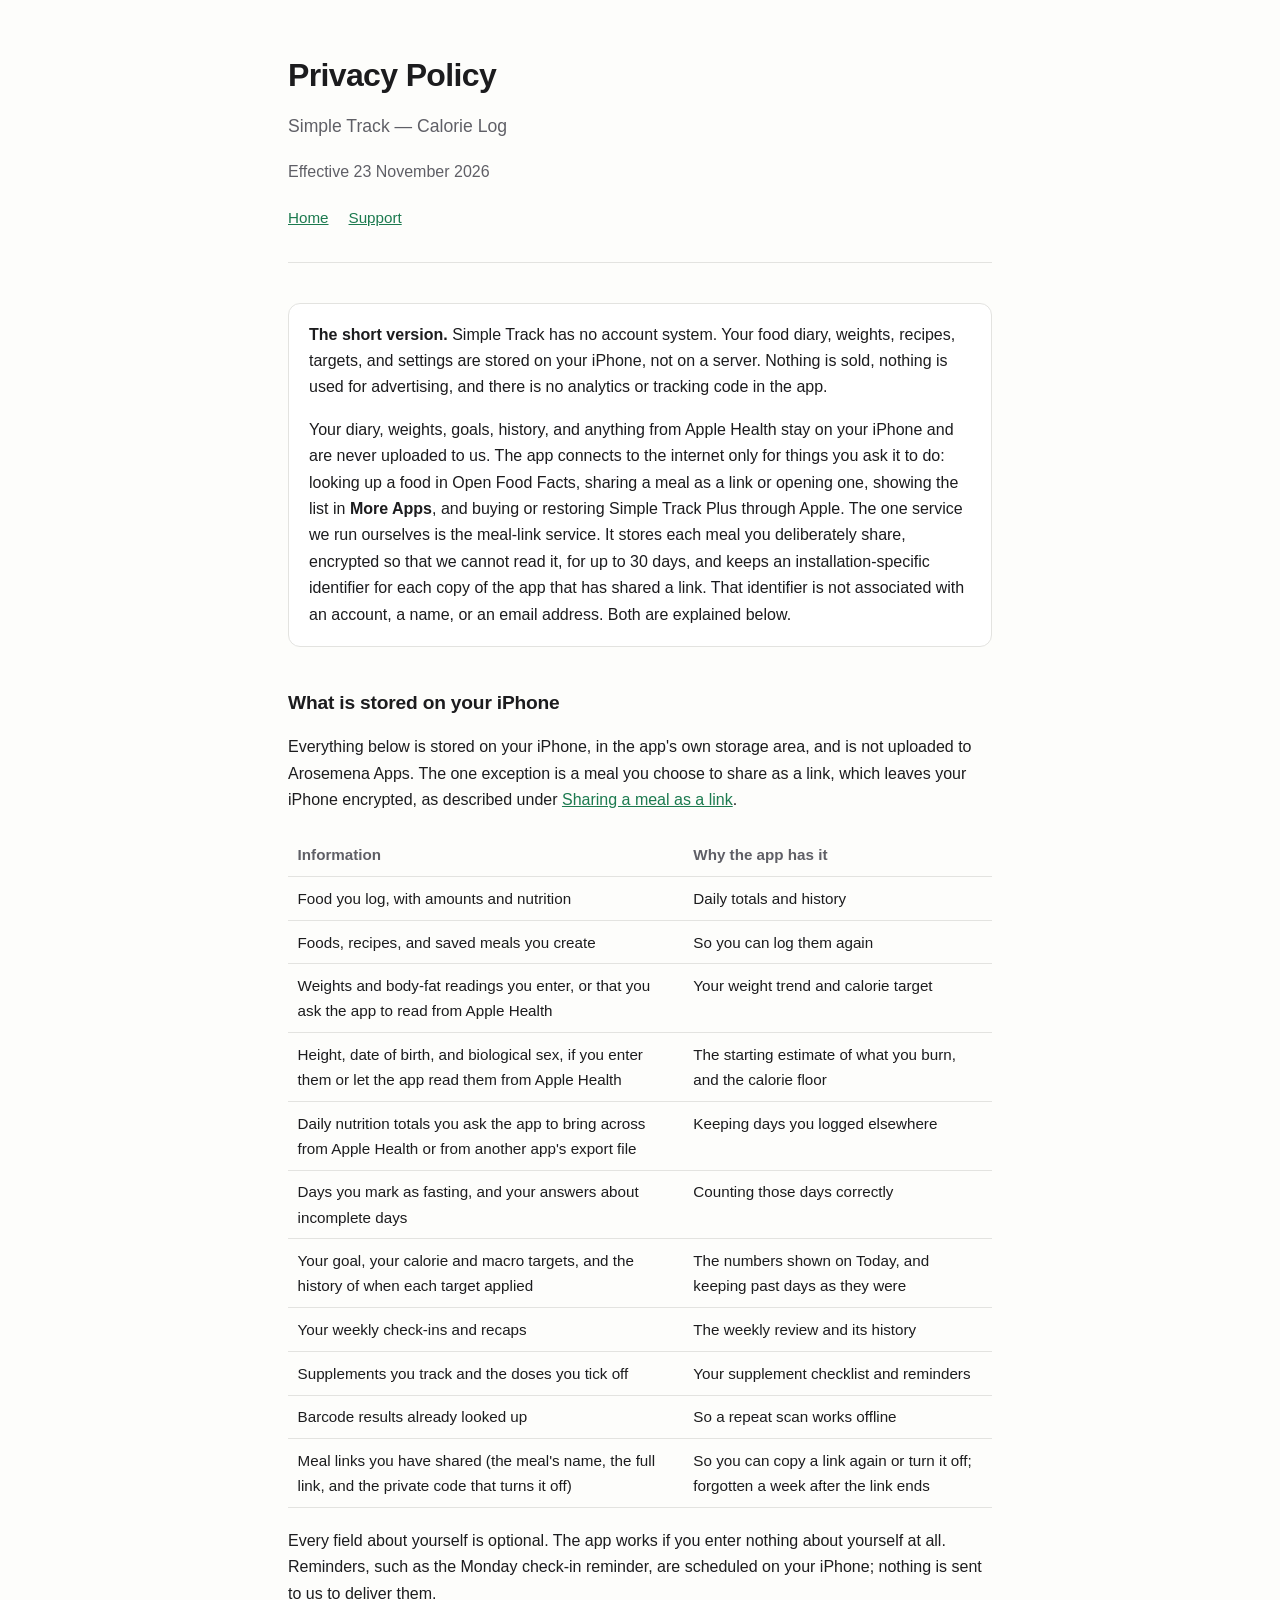
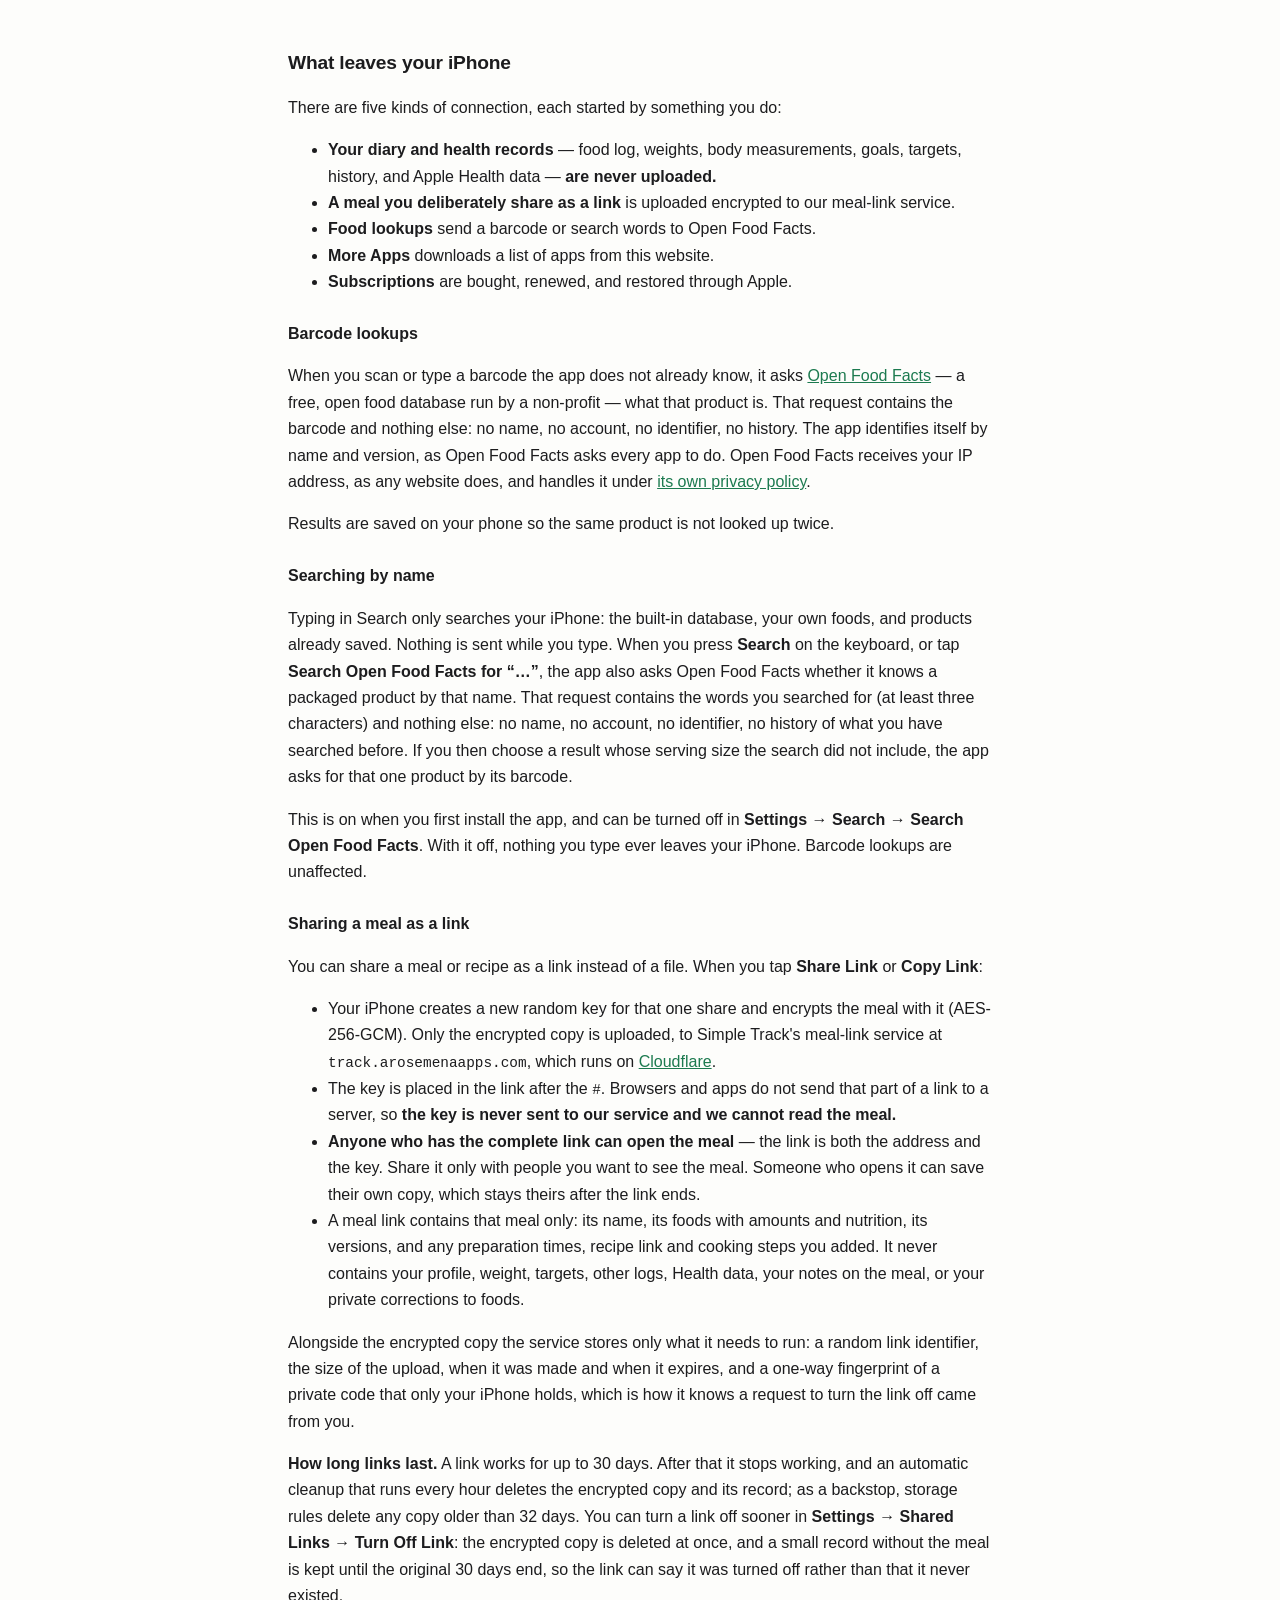
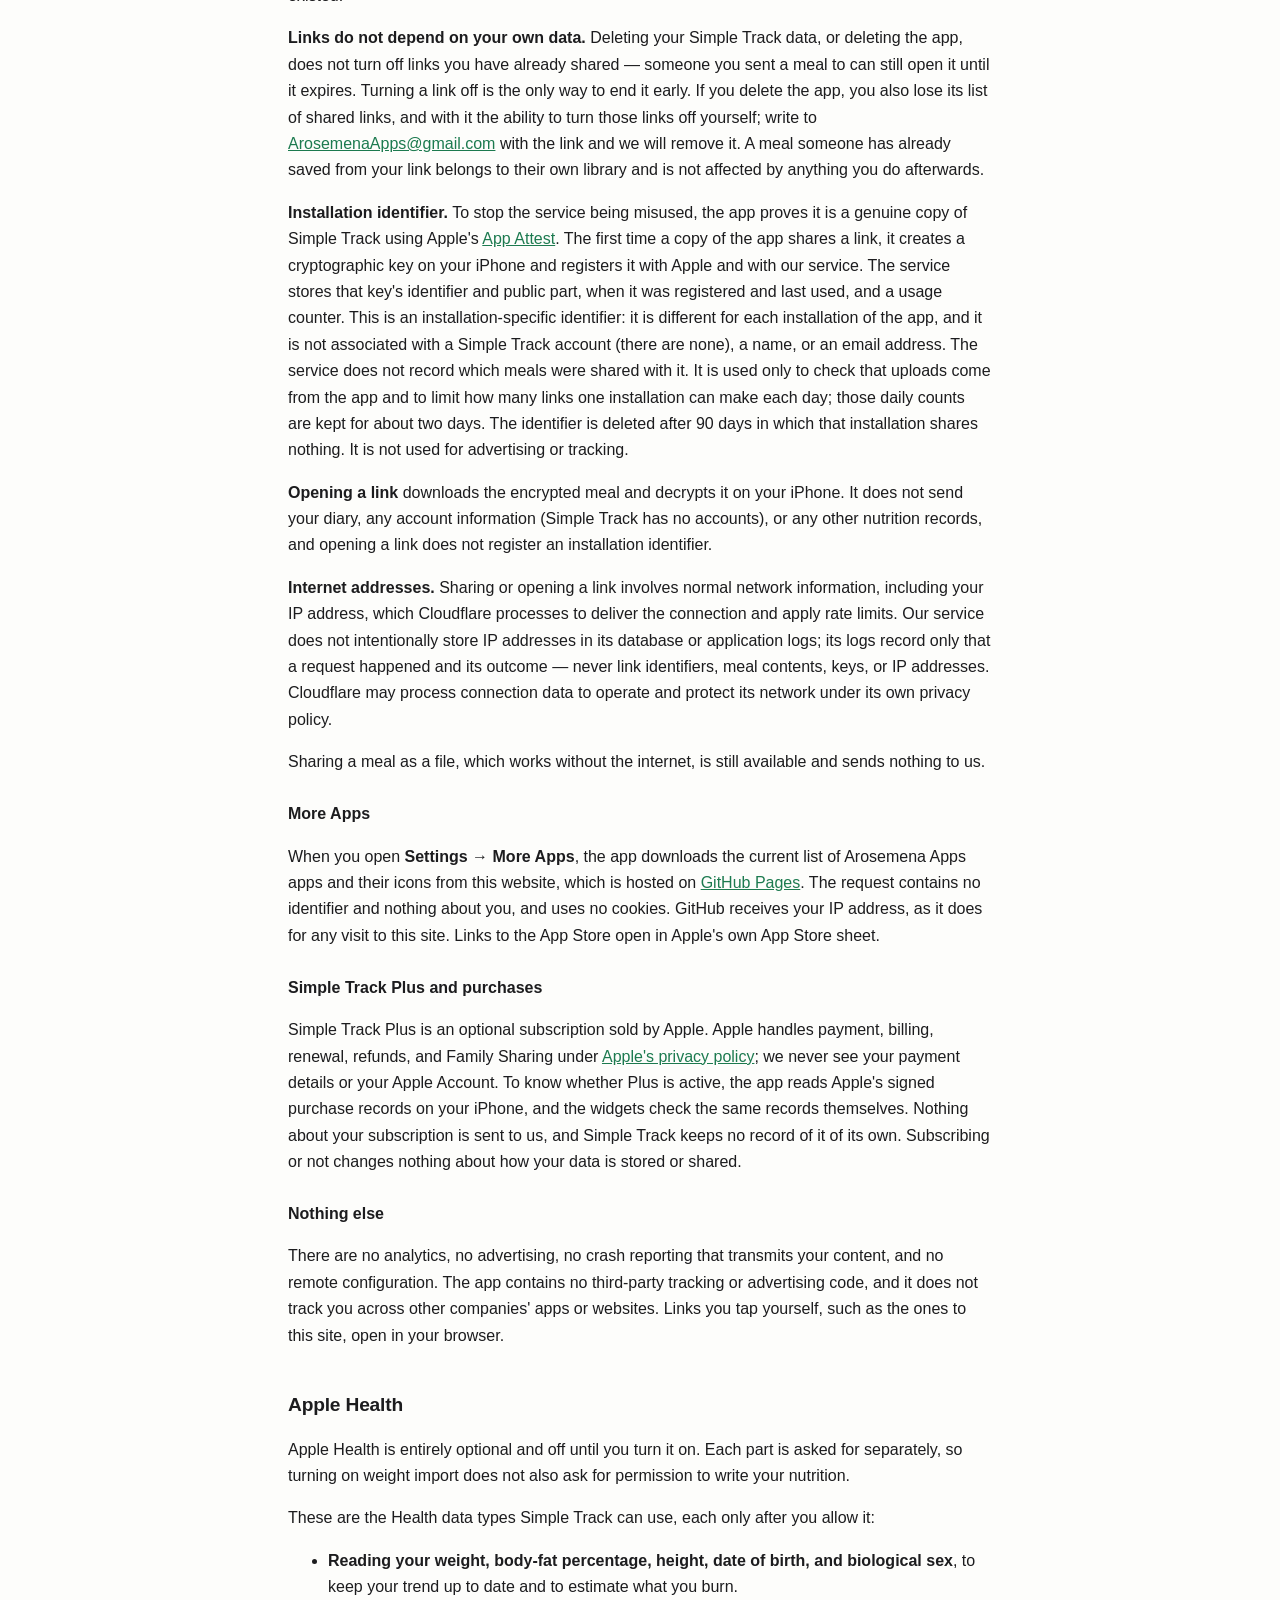
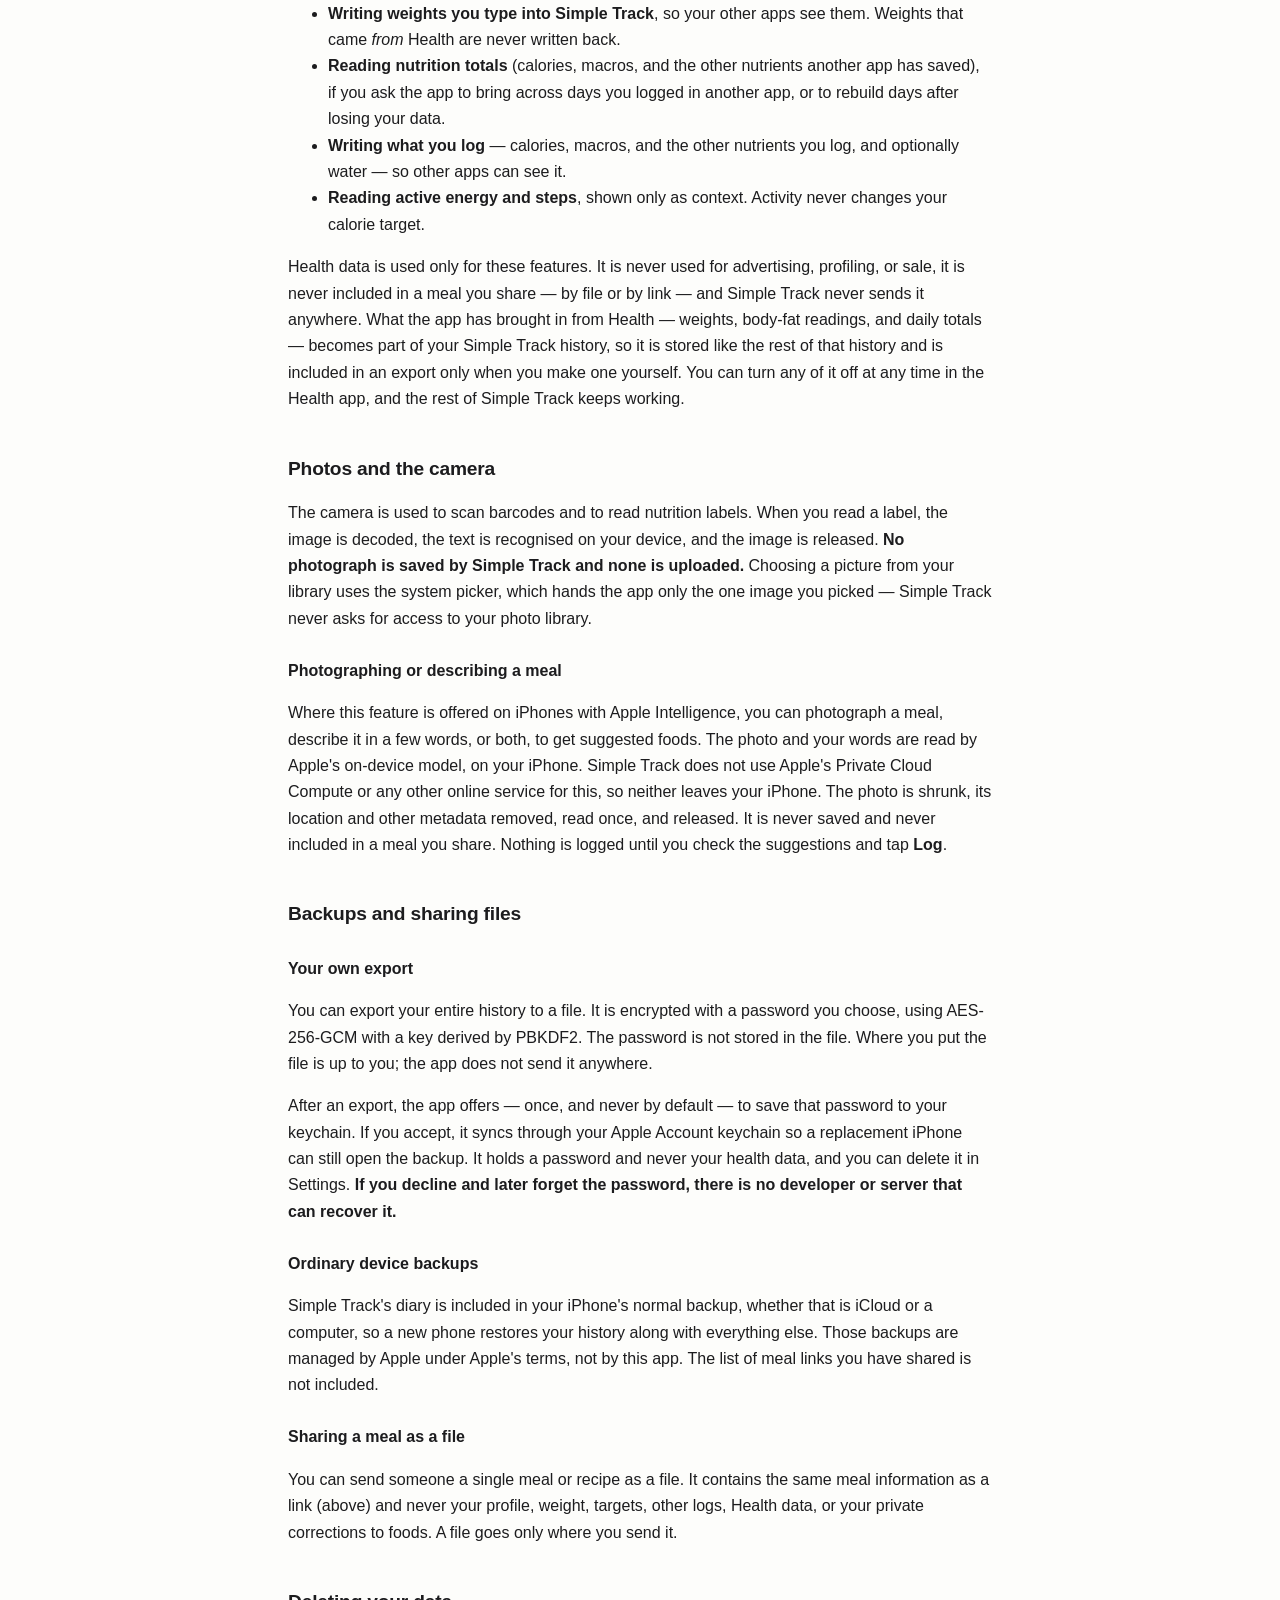
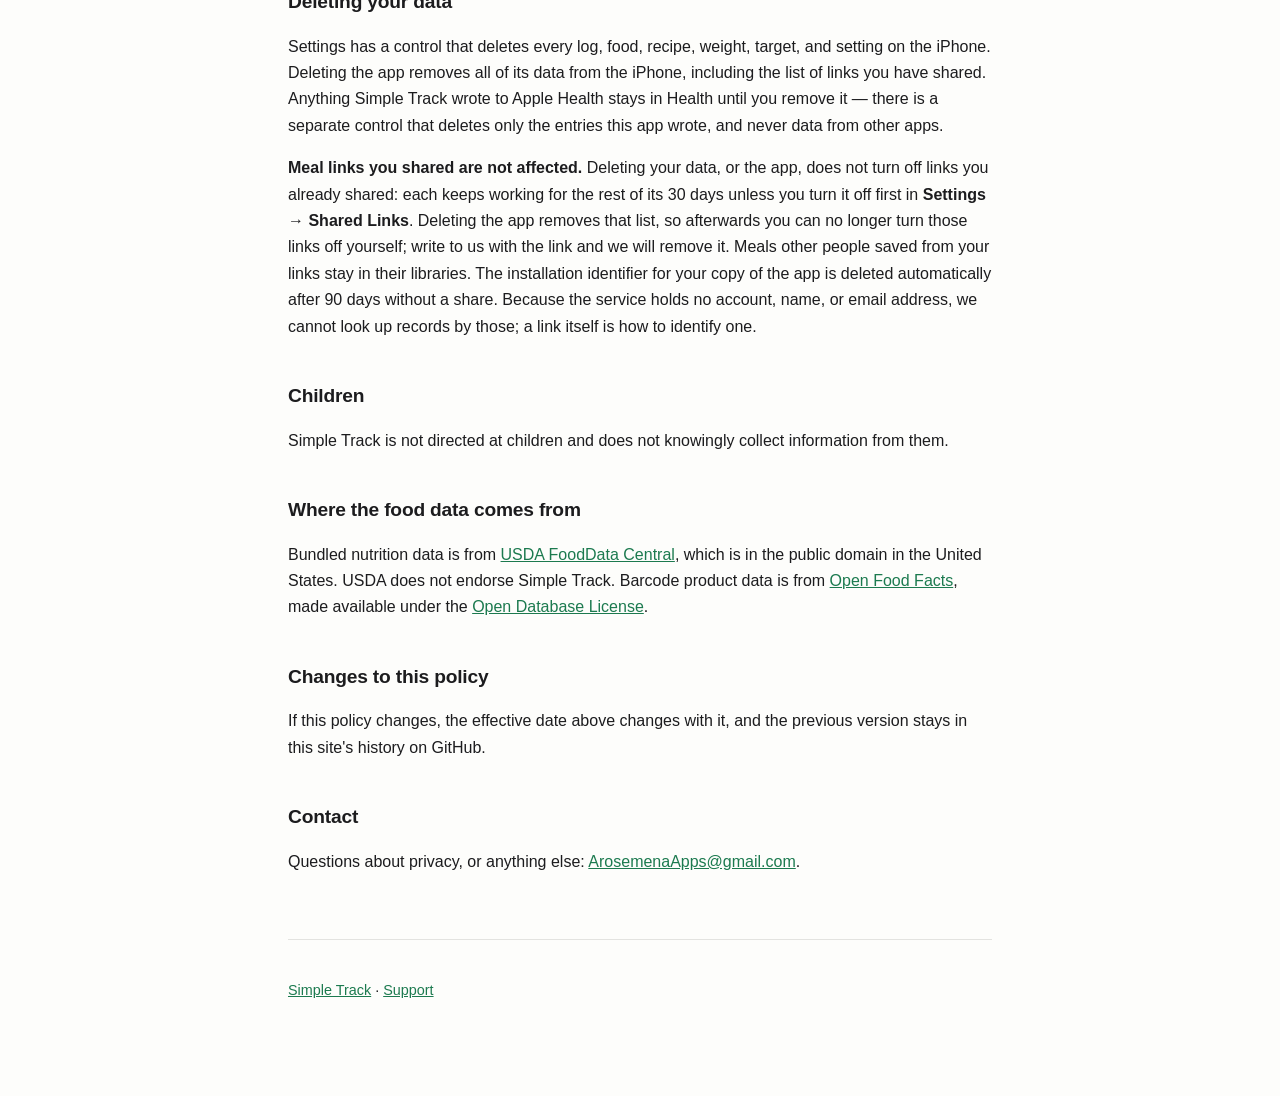
==== commit ffe3081d: "Privacy policy for Simple Track 1.0: meal links, installation identifier, More Apps, subscriptions R" ====
--- a/privacy.html
+++ b/privacy.html
@@ -4,7 +4,7 @@
 <meta charset="utf-8">
 <meta name="viewport" content="width=device-width, initial-scale=1">
 <title>Privacy Policy — Simple Track</title>
-<meta name="description" content="How Simple Track handles your data: on your phone, with no account and no analytics.">
+<meta name="description" content="How Simple Track handles your data: on your phone, with no account, no analytics and no advertising.">
 <link rel="stylesheet" href="style.css">
 </head>
 <body>
@@ -13,22 +13,31 @@
 <header>
   <h1>Privacy Policy</h1>
   <p class="lede">Simple Track — Calorie Log</p>
-  <p class="muted">Effective 13 October 2026</p>
+  <p class="muted">Effective 23 November 2026</p>
   <nav><a href="index.html">Home</a><a href="support.html">Support</a></nav>
 </header>
 
 <div class="panel">
-  <p><strong>The short version.</strong> Simple Track has no account system and no
-  server. Your food diary, weights, recipes, and settings are stored on your iPhone.
-  Nothing is collected about you, nothing is sold, and nothing is used for advertising.
-  The only information the app ever sends anywhere is a food you ask it to look up:
-  a barcode you scan or type, or the words you search for when you press Search. You can
-  switch the second one off.</p>
+  <p><strong>The short version.</strong> Simple Track has no account system. Your food
+  diary, weights, recipes, targets, and settings are stored on your iPhone, not on a
+  server. Nothing is sold, nothing is used for advertising, and there is no analytics or
+  tracking code in the app.</p>
+  <p>Your diary, weights, goals, history, and anything from Apple Health stay on your
+  iPhone and are never uploaded to us. The app connects to the internet only for things
+  you ask it to do: looking up a food in Open Food Facts, sharing a meal as a link or
+  opening one, showing the list in <strong>More Apps</strong>, and buying or restoring
+  Simple Track Plus through Apple. The one service we run ourselves is the meal-link
+  service. It stores each meal you deliberately share, encrypted so that we cannot read
+  it, for up to 30 days, and keeps an installation-specific identifier for each copy of
+  the app that has shared a link. That identifier is not associated with an account, a
+  name, or an email address. Both are explained below.</p>
 </div>
 
-<h2>What is stored, and where</h2>
-<p>Everything below is stored on your iPhone, in the app's own storage area. It is not
-uploaded to Arosemena Apps, and there is no service to upload it to.</p>
+<h2>What is stored on your iPhone</h2>
+<p>Everything below is stored on your iPhone, in the app's own storage area, and is not
+uploaded to Arosemena Apps. The one exception is a meal you choose to share as a link,
+which leaves your iPhone encrypted, as described under
+<a href="#meal-links">Sharing a meal as a link</a>.</p>
 
 <table>
   <thead><tr><th>Information</th><th>Why the app has it</th></tr></thead>
@@ -39,22 +48,38 @@
     <tr><td>Height, date of birth, and biological sex, if you enter them or let the app read them from Apple Health</td><td>The starting estimate of what you burn, and the calorie floor</td></tr>
     <tr><td>Daily nutrition totals you ask the app to bring across from Apple Health or from another app's export file</td><td>Keeping days you logged elsewhere</td></tr>
     <tr><td>Days you mark as fasting, and your answers about incomplete days</td><td>Counting those days correctly</td></tr>
-    <tr><td>Your goal and calorie targets</td><td>The number shown on Today</td></tr>
+    <tr><td>Your goal, your calorie and macro targets, and the history of when each target applied</td><td>The numbers shown on Today, and keeping past days as they were</td></tr>
+    <tr><td>Your weekly check-ins and recaps</td><td>The weekly review and its history</td></tr>
+    <tr><td>Supplements you track and the doses you tick off</td><td>Your supplement checklist and reminders</td></tr>
     <tr><td>Barcode results already looked up</td><td>So a repeat scan works offline</td></tr>
+    <tr><td>Meal links you have shared (the meal's name, the full link, and the private code that turns it off)</td><td>So you can copy a link again or turn it off; forgotten a week after the link ends</td></tr>
   </tbody>
 </table>
 
-<p>Every one of those fields is optional. The app works if you enter nothing about
-yourself at all.</p>
+<p>Every field about yourself is optional. The app works if you enter nothing about
+yourself at all. Reminders, such as the Monday check-in reminder, are scheduled on your
+iPhone; nothing is sent to us to deliver them.</p>
 
 <h2>What leaves your iPhone</h2>
+<p>There are five kinds of connection, each started by something you do:</p>
+<ul>
+  <li><strong>Your diary and health records</strong> — food log, weights, body measurements,
+      goals, targets, history, and Apple Health data — <strong>are never uploaded.</strong></li>
+  <li><strong>A meal you deliberately share as a link</strong> is uploaded encrypted to our
+      meal-link service.</li>
+  <li><strong>Food lookups</strong> send a barcode or search words to Open Food Facts.</li>
+  <li><strong>More Apps</strong> downloads a list of apps from this website.</li>
+  <li><strong>Subscriptions</strong> are bought, renewed, and restored through Apple.</li>
+</ul>
 
 <h3>Barcode lookups</h3>
-<p>When you scan or type a barcode, the app asks
+<p>When you scan or type a barcode the app does not already know, it asks
 <a href="https://world.openfoodfacts.org/">Open Food Facts</a> — a free, open food
 database run by a non-profit — what that product is. That request contains the barcode
-and nothing else: no name, no account, no device identifier, no history. The app
-identifies itself by name and version, as Open Food Facts asks every app to do.</p>
+and nothing else: no name, no account, no identifier, no history. The app identifies
+itself by name and version, as Open Food Facts asks every app to do. Open Food Facts
+receives your IP address, as any website does, and handles it under
+<a href="https://world.openfoodfacts.org/privacy">its own privacy policy</a>.</p>
 <p>Results are saved on your phone so the same product is not looked up twice.</p>
 
 <h3>Searching by name</h3>
@@ -62,22 +87,103 @@
 and products already saved. Nothing is sent while you type. When you press
 <strong>Search</strong> on the keyboard, or tap <strong>Search Open Food Facts for
 &ldquo;&hellip;&rdquo;</strong>, the app also asks Open Food Facts whether it knows a
-packaged product by that name, so a product is findable without scanning it first. That
-request contains the words you searched for (at least three characters) and nothing
-else: no name, no account, no device identifier, no history of what you have searched
-before. Results are saved on your phone in the same way.</p>
+packaged product by that name. That request contains the words you searched for (at
+least three characters) and nothing else: no name, no account, no identifier, no history
+of what you have searched before. If you then choose a result whose serving size the
+search did not include, the app asks for that one product by its barcode.</p>
 <p>This is on when you first install the app, and can be turned off in
 <strong>Settings → Search → Search Open Food Facts</strong>. With it off, nothing you
-type ever leaves your iPhone, and Search covers the built-in
-database, your own foods, and products you have already scanned. Barcode lookups are
-unaffected.</p>
-<p>If you never look up a barcode and never press Search with this on, the app never
-contacts anything. Links you tap yourself, such as the ones to this site, open in your
-browser.</p>
+type ever leaves your iPhone. Barcode lookups are unaffected.</p>
+
+<h3 id="meal-links">Sharing a meal as a link</h3>
+<p>You can share a meal or recipe as a link instead of a file. When you tap
+<strong>Share Link</strong> or <strong>Copy Link</strong>:</p>
+<ul>
+  <li>Your iPhone creates a new random key for that one share and encrypts the meal with
+      it (AES-256-GCM). Only the encrypted copy is uploaded, to Simple Track's meal-link
+      service at <code>track.arosemenaapps.com</code>, which runs on
+      <a href="https://www.cloudflare.com/privacypolicy/">Cloudflare</a>.</li>
+  <li>The key is placed in the link after the <code>#</code>. Browsers and apps do not
+      send that part of a link to a server, so <strong>the key is never sent to our
+      service and we cannot read the meal.</strong></li>
+  <li><strong>Anyone who has the complete link can open the meal</strong> — the link is
+      both the address and the key. Share it only with people you want to see the meal.
+      Someone who opens it can save their own copy, which stays theirs after the link
+      ends.</li>
+  <li>A meal link contains that meal only: its name, its foods with amounts and nutrition,
+      its versions, and any preparation times, recipe link and cooking steps you added. It
+      never contains your profile, weight, targets, other logs, Health data, your notes
+      on the meal, or your private corrections to foods.</li>
+</ul>
+<p>Alongside the encrypted copy the service stores only what it needs to run: a random
+link identifier, the size of the upload, when it was made and when it expires, and a
+one-way fingerprint of a private code that only your iPhone holds, which is how it knows
+a request to turn the link off came from you.</p>
+<p><strong>How long links last.</strong> A link works for up to 30 days. After that it
+stops working, and an automatic cleanup that runs every hour deletes the encrypted copy
+and its record; as a backstop, storage rules delete any copy older than 32 days. You can
+turn a link off sooner in <strong>Settings → Shared Links → Turn Off Link</strong>: the
+encrypted copy is deleted at once, and a small record without the meal is kept until the
+original 30 days end, so the link can say it was turned off rather than that it never
+existed.</p>
+<p><strong>Links do not depend on your own data.</strong> Deleting your Simple Track data,
+or deleting the app, does not turn off links you have already shared — someone you sent a
+meal to can still open it until it expires. Turning a link off is the only way to end it
+early. If you delete the app, you also lose its list of shared links, and with it the
+ability to turn those links off yourself; write to
+<a href="mailto:ArosemenaApps@gmail.com">ArosemenaApps@gmail.com</a> with the link and we
+will remove it. A meal someone has already saved from your link belongs to their own
+library and is not affected by anything you do afterwards.</p>
+<p><strong>Installation identifier.</strong> To stop the service being misused, the app
+proves it is a genuine copy of Simple Track using Apple's
+<a href="https://developer.apple.com/documentation/devicecheck/establishing-your-app-s-integrity">App Attest</a>.
+The first time a copy of the app shares a link, it creates a cryptographic key on your
+iPhone and registers it with Apple and with our service. The service stores that key's
+identifier and public part, when it was registered and last used, and a usage counter.
+This is an installation-specific identifier: it is different for each installation of
+the app, and it is not associated with a Simple Track account (there are none), a name,
+or an email address. The service does not record which meals were shared with it. It is
+used only to check that uploads come from the app and to limit how many links one
+installation can make each day; those daily counts are kept for about two days. The
+identifier is deleted after 90 days in which that installation shares nothing. It is
+not used for advertising or tracking.</p>
+<p><strong>Opening a link</strong> downloads the encrypted meal and decrypts it on your
+iPhone. It does not send your diary, any account information (Simple Track has no
+accounts), or any other nutrition records, and opening a link does not register an
+installation identifier.</p>
+<p><strong>Internet addresses.</strong> Sharing or opening a link involves normal network
+information, including your IP address, which Cloudflare processes to deliver the
+connection and apply rate limits. Our service does not intentionally store IP addresses
+in its database or application logs; its logs record only that a request happened and
+its outcome — never link identifiers, meal contents, keys, or IP addresses. Cloudflare
+may process connection data to operate and protect its network under its own privacy
+policy.</p>
+<p>Sharing a meal as a file, which works without the internet, is still available and
+sends nothing to us.</p>
+
+<h3>More Apps</h3>
+<p>When you open <strong>Settings → More Apps</strong>, the app downloads the current
+list of Arosemena Apps apps and their icons from this website, which is hosted on
+<a href="https://docs.github.com/en/site-policy/privacy-policies/github-general-privacy-statement">GitHub Pages</a>.
+The request contains no identifier and nothing about you, and uses no cookies. GitHub
+receives your IP address, as it does for any visit to this site. Links to the App Store
+open in Apple's own App Store sheet.</p>
+
+<h3>Simple Track Plus and purchases</h3>
+<p>Simple Track Plus is an optional subscription sold by Apple. Apple handles payment,
+billing, renewal, refunds, and Family Sharing under
+<a href="https://www.apple.com/legal/privacy/">Apple's privacy policy</a>; we never
+see your payment details or your Apple Account. To know whether Plus is active, the app
+reads Apple's signed purchase records on your iPhone, and the widgets check the same
+records themselves. Nothing about your subscription is sent to us, and Simple Track keeps
+no record of it of its own. Subscribing or not changes nothing about how your data is
+stored or shared.</p>
 
 <h3>Nothing else</h3>
 <p>There are no analytics, no advertising, no crash reporting that transmits your
-content, and no remote configuration. The app contains no third-party tracking code.</p>
+content, and no remote configuration. The app contains no third-party tracking or
+advertising code, and it does not track you across other companies' apps or websites.
+Links you tap yourself, such as the ones to this site, open in your browser.</p>
 
 <h2>Apple Health</h2>
 <p>Apple Health is entirely optional and off until you turn it on. Each part is asked
@@ -98,31 +204,30 @@
       changes your calorie target.</li>
 </ul>
 <p>Health data is used only for these features. It is never used for advertising,
-profiling, or sale, it is never included in a meal you share with someone, and Simple
-Track never sends it anywhere. What the app has brought in from Health — weights,
+profiling, or sale, it is never included in a meal you share — by file or by link — and
+Simple Track never sends it anywhere. What the app has brought in from Health — weights,
 body-fat readings, and daily totals — becomes part of your Simple Track history, so it is
-stored like the rest of that history and is included in an export only when you make
-one yourself. You can turn any of it off at any time in
-the Health app, and the rest of Simple Track keeps working.</p>
+stored like the rest of that history and is included in an export only when you make one
+yourself. You can turn any of it off at any time in the Health app, and the rest of
+Simple Track keeps working.</p>
 
 <h2>Photos and the camera</h2>
-<p>The camera is used to scan barcodes, to read nutrition labels, and to photograph
-meals. When you read a
+<p>The camera is used to scan barcodes and to read nutrition labels. When you read a
 label, the image is decoded, the text is recognised on your device, and the image is
-released. <strong>No photograph is saved by Simple Track and none is uploaded.</strong> Choosing
-a picture from your library uses the system picker, which hands the app only the one
-image you picked — Simple Track never asks for access to your photo library.</p>
+released. <strong>No photograph is saved by Simple Track and none is uploaded.</strong>
+Choosing a picture from your library uses the system picker, which hands the app only
+the one image you picked — Simple Track never asks for access to your photo library.</p>
 
 <h3>Photographing or describing a meal</h3>
-<p>On iPhones with Apple Intelligence, you can photograph a meal, describe it in a few
-words, or both, to get suggested foods. The photo and your words are read by Apple's
-on-device model, on your iPhone. Simple Track does not use Apple's Private Cloud Compute
-or any other online service for this, so neither leaves your iPhone. The photo is
-shrunk, its location and other metadata removed, read once, and released. It is never
-saved and never included in a meal you share. Nothing is logged until you check the
-suggestions and tap <strong>Log</strong>.</p>
-
-<h2>Backups and sharing</h2>
+<p>Where this feature is offered on iPhones with Apple Intelligence, you can photograph a
+meal, describe it in a few words, or both, to get suggested foods. The photo and your
+words are read by Apple's on-device model, on your iPhone. Simple Track does not use
+Apple's Private Cloud Compute or any other online service for this, so neither leaves
+your iPhone. The photo is shrunk, its location and other metadata removed, read once,
+and released. It is never saved and never included in a meal you share. Nothing is
+logged until you check the suggestions and tap <strong>Log</strong>.</p>
+
+<h2>Backups and sharing files</h2>
 
 <h3>Your own export</h3>
 <p>You can export your entire history to a file. It is encrypted with a password you
@@ -130,26 +235,36 @@
 the file. Where you put the file is up to you; the app does not send it anywhere.</p>
 <p>After an export, the app offers — once, and never by default — to save that password
 to your keychain. If you accept, it syncs through your Apple Account keychain so a
-replacement iPhone can still open the backup. That is the only thing Simple Track ever
-asks to sync, it holds a password and never your health data, and you can delete it in
-Settings. <strong>If you decline and later forget the password, there is no developer or
-server that can recover it.</strong></p>
+replacement iPhone can still open the backup. It holds a password and never your health
+data, and you can delete it in Settings. <strong>If you decline and later forget the
+password, there is no developer or server that can recover it.</strong></p>
 
 <h3>Ordinary device backups</h3>
-<p>Simple Track's data is included in your iPhone's normal backup, whether that is
+<p>Simple Track's diary is included in your iPhone's normal backup, whether that is
 iCloud or a computer, so a new phone restores your history along with everything else.
-Those backups are managed by Apple under Apple's terms, not by this app.</p>
-
-<h3>Sharing a meal</h3>
-<p>You can send someone a single meal or recipe as a file. It contains that meal only:
-its foods, amounts, and nutrition. It never contains your profile, weight, targets,
-other logs, Health data, or your private corrections to foods.</p>
+Those backups are managed by Apple under Apple's terms, not by this app. The list of
+meal links you have shared is not included.</p>
+
+<h3>Sharing a meal as a file</h3>
+<p>You can send someone a single meal or recipe as a file. It contains the same meal
+information as a link (above) and never your profile, weight, targets, other logs,
+Health data, or your private corrections to foods. A file goes only where you send it.</p>
 
 <h2>Deleting your data</h2>
-<p>Settings has a control that deletes every log, food, recipe, weight, and setting on
-the iPhone. Deleting the app removes its data too. Anything Simple Track wrote to Apple
-Health stays in Health until you remove it — there is a separate control that deletes
-only the entries this app wrote, and never data from other apps.</p>
+<p>Settings has a control that deletes every log, food, recipe, weight, target, and
+setting on the iPhone. Deleting the app removes all of its data from the iPhone,
+including the list of links you have shared. Anything Simple Track wrote to Apple Health
+stays in Health until you remove it — there is a separate control that deletes only the
+entries this app wrote, and never data from other apps.</p>
+<p><strong>Meal links you shared are not affected.</strong> Deleting your data, or the
+app, does not turn off links you already shared: each keeps working for the rest of its
+30 days unless you turn it off first in <strong>Settings → Shared Links</strong>.
+Deleting the app removes that list, so afterwards you can no longer turn those links off
+yourself; write to us with the link and we will remove it. Meals other people saved from
+your links stay in their libraries. The installation identifier for your copy of the app
+is deleted automatically after 90 days without a share. Because the service holds no
+account, name, or email address, we cannot look up records by those; a link itself is
+how to identify one.</p>
 
 <h2>Children</h2>
 <p>Simple Track is not directed at children and does not knowingly collect information
